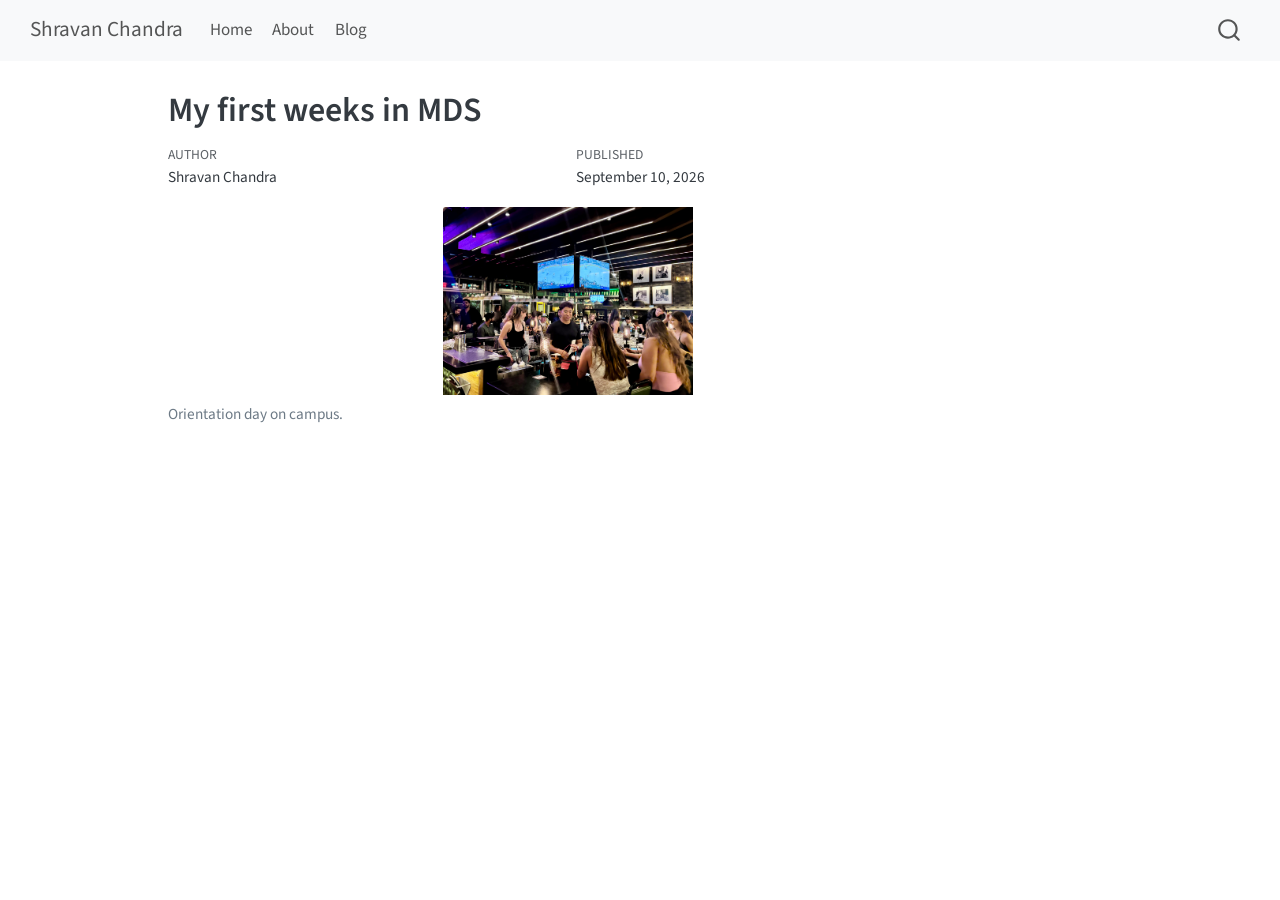
==== docs/posts/first-weeks/index.html @ efef3896 "step 7: render site" ====
<!DOCTYPE html>
<html xmlns="http://www.w3.org/1999/xhtml" lang="en" xml:lang="en"><head>

<meta charset="utf-8">
<meta name="generator" content="quarto-1.10.18">

<meta name="viewport" content="width=device-width, initial-scale=1.0, user-scalable=yes">

<meta name="author" content="Shravan Chandra">
<meta name="dcterms.date" content="2026-09-10">

<title>My first weeks in MDS – Shravan Chandra</title>
<style>
/* Default styles provided by pandoc.
** See https://pandoc.org/MANUAL.html#variables-for-html for config info.
*/
span.smallcaps{font-variant: small-caps;}
div.columns{display: flex; gap: 1.5em;}
div.column{flex: auto;}
@media screen {
div.columns{gap: min(4vw, 1.5em);}
div.column{overflow-x: auto;}
}
div.hanging-indent{margin-left: 1.5em; text-indent: -1.5em;}
ul.task-list{list-style: none;}
ul.task-list li input[type="checkbox"] {
  width: 0.8em;
  margin: 0 0.8em 0.2em -1em; /* quarto-specific, see https://github.com/quarto-dev/quarto-cli/issues/4556 */ 
  vertical-align: middle;
}
</style>


<script src="../../site_libs/quarto-nav/quarto-nav.js"></script>
<script src="../../site_libs/quarto-nav/headroom.min.js"></script>
<script src="../../site_libs/clipboard/clipboard.min.js"></script>
<script src="../../site_libs/quarto-search/autocomplete.umd.js"></script>
<script src="../../site_libs/quarto-search/fuse.min.js"></script>
<script src="../../site_libs/quarto-search/quarto-search.js"></script>
<meta name="quarto:offset" content="../../">
<script src="../../site_libs/quarto-html/quarto.js" type="module"></script>
<script src="../../site_libs/quarto-html/tabsets/tabsets.js" type="module"></script>
<script src="../../site_libs/quarto-html/popper.min.js"></script>
<script src="../../site_libs/quarto-html/tippy.umd.min.js"></script>
<script src="../../site_libs/quarto-html/anchor.min.js"></script>
<link href="../../site_libs/quarto-html/tippy.css" rel="stylesheet">
<link href="../../site_libs/quarto-html/quarto-syntax-highlighting-64a204ab8560d761af7679ceaba22944.css" rel="stylesheet" id="quarto-text-highlighting-styles">
<script src="../../site_libs/bootstrap/bootstrap.min.js"></script>
<link href="../../site_libs/bootstrap/bootstrap-icons.css" rel="stylesheet">
<link href="../../site_libs/bootstrap/bootstrap-445b8638c3d06994fee0907d791121c4.min.css" rel="stylesheet" append-hash="true" id="quarto-bootstrap" data-mode="light">
<script id="quarto-search-options" type="application/json">{
  "location": "navbar",
  "copy-button": false,
  "collapse-after": 3,
  "panel-placement": "end",
  "type": "overlay",
  "limit": 50,
  "keyboard-shortcut": [
    "f",
    "/",
    "s"
  ],
  "show-item-context": false,
  "language": {
    "search-no-results-text": "No results",
    "search-matching-documents-text": "matching documents",
    "search-copy-link-title": "Copy link to search",
    "search-hide-matches-text": "Hide additional matches",
    "search-more-match-text": "more match in this document",
    "search-more-matches-text": "more matches in this document",
    "search-clear-button-title": "Clear",
    "search-text-placeholder": "",
    "search-detached-cancel-button-title": "Cancel",
    "search-submit-button-title": "Submit",
    "search-label": "Search"
  }
}</script>


<link rel="stylesheet" href="../../styles.css">
</head>

<body class="nav-fixed quarto-light">

<div id="quarto-search-results"></div>
  <header id="quarto-header" class="headroom fixed-top">
    <nav class="navbar navbar-expand-lg " data-bs-theme="dark">
      <div class="navbar-container container-fluid">
      <div class="navbar-brand-container mx-auto">
    <a class="navbar-brand" href="../../index.html">
    <span class="navbar-title">Shravan Chandra</span>
    </a>
  </div>
            <div id="quarto-search" class="" title="Search"></div>
          <button class="navbar-toggler" type="button" data-bs-toggle="collapse" data-bs-target="#navbarCollapse" aria-controls="navbarCollapse" role="menu" aria-expanded="false" aria-label="Toggle navigation" onclick="if (window.quartoToggleHeadroom) { window.quartoToggleHeadroom(); }">
  <span class="navbar-toggler-icon"></span>
</button>
          <div class="collapse navbar-collapse" id="navbarCollapse">
            <ul class="navbar-nav navbar-nav-scroll me-auto">
  <li class="nav-item">
    <a class="nav-link" href="../../index.html"> 
<span class="menu-text">Home</span></a>
  </li>  
  <li class="nav-item">
    <a class="nav-link" href="../../about.html"> 
<span class="menu-text">About</span></a>
  </li>  
  <li class="nav-item">
    <a class="nav-link" href="../../blog.html"> 
<span class="menu-text">Blog</span></a>
  </li>  
</ul>
          </div> <!-- /navcollapse -->
            <div class="quarto-navbar-tools">
</div>
      </div> <!-- /container-fluid -->
    </nav>
</header>
<!-- content -->
<div id="quarto-content" class="quarto-container page-columns page-rows-contents page-layout-article page-navbar">
<!-- sidebar -->
<!-- margin-sidebar -->
    <div id="quarto-margin-sidebar" class="sidebar margin-sidebar zindex-bottom">
        
    </div>
<!-- main -->
<main class="content" id="quarto-document-content">

<header id="title-block-header" class="quarto-title-block default">
<div class="quarto-title">
<h1 class="title">My first weeks in MDS</h1>
</div>



<div class="quarto-title-meta">

    <div>
    <div class="quarto-title-meta-heading">Author</div>
    <div class="quarto-title-meta-contents">
             <p>Shravan Chandra </p>
          </div>
  </div>
    
    <div>
    <div class="quarto-title-meta-heading">Published</div>
    <div class="quarto-title-meta-contents">
      <p class="date">September 10, 2026</p>
    </div>
  </div>
  
    
  </div>
  


</header>


<div class="quarto-figure quarto-figure-center">
<figure class="figure">
<p><img src="orientation.jpeg" class="img-fluid figure-img" width="250"></p>
<figcaption>Orientation day on campus.</figcaption>
</figure>
</div>



</main> <!-- /main -->
<script id="quarto-html-after-body" type="application/javascript">
  window.document.addEventListener("DOMContentLoaded", function (event) {
    const icon = "";
    const anchorJS = new window.AnchorJS();
    anchorJS.options = {
      placement: 'right',
      icon: icon
    };
    anchorJS.add('.anchored');
    const isCodeAnnotation = (el) => {
      for (const clz of el.classList) {
        if (clz.startsWith('code-annotation-')) {                     
          return true;
        }
      }
      return false;
    }
    const onCopySuccess = function(e) {
      // button target
      const button = e.trigger;
      // don't keep focus
      button.blur();
      // flash "checked"
      button.classList.add('code-copy-button-checked');
      var currentTitle = button.getAttribute("title");
      button.setAttribute("title", "Copied!");
      let tooltip;
      if (window.bootstrap) {
        button.setAttribute("data-bs-toggle", "tooltip");
        button.setAttribute("data-bs-placement", "left");
        button.setAttribute("data-bs-title", "Copied!");
        tooltip = new bootstrap.Tooltip(button, 
          { trigger: "manual", 
            customClass: "code-copy-button-tooltip",
            offset: [0, -8]});
        tooltip.show();    
      }
      setTimeout(function() {
        if (tooltip) {
          tooltip.hide();
          button.removeAttribute("data-bs-title");
          button.removeAttribute("data-bs-toggle");
          button.removeAttribute("data-bs-placement");
        }
        button.setAttribute("title", currentTitle);
        button.classList.remove('code-copy-button-checked');
      }, 1000);
      // clear code selection
      e.clearSelection();
    }
    const getTextToCopy = function(trigger) {
      const outerScaffold = trigger.parentElement.cloneNode(true);
      const codeEl = outerScaffold.querySelector('code');
      for (const childEl of codeEl.children) {
        if (isCodeAnnotation(childEl)) {
          childEl.remove();
        }
      }
      return codeEl.innerText;
    }
    const clipboard = new window.ClipboardJS('.code-copy-button:not([data-in-quarto-modal])', {
      text: getTextToCopy
    });
    clipboard.on('success', onCopySuccess);
    if (window.document.getElementById('quarto-embedded-source-code-modal')) {
      const clipboardModal = new window.ClipboardJS('.code-copy-button[data-in-quarto-modal]', {
        text: getTextToCopy,
        container: window.document.getElementById('quarto-embedded-source-code-modal')
      });
      clipboardModal.on('success', onCopySuccess);
    }
      var localhostRegex = new RegExp(/^(?:http|https):\/\/localhost\:?[0-9]*\//);
      var mailtoRegex = new RegExp(/^mailto:/);
        var filterRegex = new RegExp('/' + window.location.host + '/');
      var isInternal = (href) => {
          return filterRegex.test(href) || localhostRegex.test(href) || mailtoRegex.test(href);
      }
      // Inspect non-navigation links and adorn them if external
     var links = window.document.querySelectorAll('a[href]:not(.nav-link):not(.navbar-brand):not(.toc-action):not(.sidebar-link):not(.sidebar-item-toggle):not(.pagination-link):not(.no-external):not([aria-hidden]):not(.dropdown-item):not(.quarto-navigation-tool):not(.about-link)');
      for (var i=0; i<links.length; i++) {
        const link = links[i];
        if (!isInternal(link.href)) {
          // undo the damage that might have been done by quarto-nav.js in the case of
          // links that we want to consider external
          if (link.dataset.originalHref !== undefined) {
            link.href = link.dataset.originalHref;
          }
        }
      }
    function tippyHover(el, contentFn, onTriggerFn, onUntriggerFn) {
      const config = {
        allowHTML: true,
        maxWidth: 500,
        delay: 100,
        arrow: false,
        appendTo: function(el) {
            return el.parentElement;
        },
        interactive: true,
        interactiveBorder: 10,
        theme: 'quarto',
        placement: 'bottom-start',
      };
      if (contentFn) {
        config.content = contentFn;
      }
      if (onTriggerFn) {
        config.onTrigger = onTriggerFn;
      }
      if (onUntriggerFn) {
        config.onUntrigger = onUntriggerFn;
      }
      window.tippy(el, config); 
    }
    const noterefs = window.document.querySelectorAll('a[role="doc-noteref"]');
    for (var i=0; i<noterefs.length; i++) {
      const ref = noterefs[i];
      tippyHover(ref, function() {
        // use id or data attribute instead here
        let href = ref.getAttribute('data-footnote-href') || ref.getAttribute('href');
        try { href = new URL(href).hash; } catch {}
        const id = href.replace(/^#\/?/, "");
        const note = window.document.getElementById(id);
        if (note) {
          return note.innerHTML;
        } else {
          return "";
        }
      });
    }
    const xrefs = window.document.querySelectorAll('a.quarto-xref');
    const processXRef = (id, note) => {
      // Strip column container classes
      const stripColumnClz = (el) => {
        el.classList.remove("page-full", "page-columns");
        if (el.children) {
          for (const child of el.children) {
            stripColumnClz(child);
          }
        }
      }
      stripColumnClz(note)
      if (id === null || id.startsWith('sec-')) {
        // Special case sections, only their first couple elements
        const container = document.createElement("div");
        if (note.children && note.children.length > 2) {
          container.appendChild(note.children[0].cloneNode(true));
          for (let i = 1; i < note.children.length; i++) {
            const child = note.children[i];
            if (child.tagName === "P" && child.innerText === "") {
              continue;
            } else {
              container.appendChild(child.cloneNode(true));
              break;
            }
          }
          if (window.Quarto?.typesetMath) {
            window.Quarto.typesetMath(container);
          }
          return container.innerHTML
        } else {
          if (window.Quarto?.typesetMath) {
            window.Quarto.typesetMath(note);
          }
          return note.innerHTML;
        }
      } else {
        // Remove any anchor links if they are present
        const anchorLink = note.querySelector('a.anchorjs-link');
        if (anchorLink) {
          anchorLink.remove();
        }
        if (window.Quarto?.typesetMath) {
          window.Quarto.typesetMath(note);
        }
        if (note.classList.contains("callout")) {
          return note.outerHTML;
        } else {
          return note.innerHTML;
        }
      }
    }
    for (var i=0; i<xrefs.length; i++) {
      const xref = xrefs[i];
      tippyHover(xref, undefined, function(instance) {
        instance.disable();
        let url = xref.getAttribute('href');
        let hash = undefined; 
        if (url.startsWith('#')) {
          hash = url;
        } else {
          try { hash = new URL(url).hash; } catch {}
        }
        if (hash) {
          const id = hash.replace(/^#\/?/, "");
          const note = window.document.getElementById(id);
          if (note !== null) {
            try {
              const html = processXRef(id, note.cloneNode(true));
              instance.setContent(html);
            } finally {
              instance.enable();
              instance.show();
            }
          } else {
            // See if we can fetch this
            fetch(url.split('#')[0])
            .then(res => res.text())
            .then(html => {
              const parser = new DOMParser();
              const htmlDoc = parser.parseFromString(html, "text/html");
              const note = htmlDoc.getElementById(id);
              if (note !== null) {
                const html = processXRef(id, note);
                instance.setContent(html);
              } 
            }).finally(() => {
              instance.enable();
              instance.show();
            });
          }
        } else {
          // See if we can fetch a full url (with no hash to target)
          // This is a special case and we should probably do some content thinning / targeting
          fetch(url)
          .then(res => res.text())
          .then(html => {
            const parser = new DOMParser();
            const htmlDoc = parser.parseFromString(html, "text/html");
            const note = htmlDoc.querySelector('main.content');
            if (note !== null) {
              // This should only happen for chapter cross references
              // (since there is no id in the URL)
              // remove the first header
              if (note.children.length > 0 && note.children[0].tagName === "HEADER") {
                note.children[0].remove();
              }
              const html = processXRef(null, note);
              instance.setContent(html);
            } 
          }).finally(() => {
            instance.enable();
            instance.show();
          });
        }
      }, function(instance) {
      });
    }
        let selectedAnnoteEl;
        const selectorForAnnotation = ( cell, annotation) => {
          let cellAttr = 'data-code-cell="' + cell + '"';
          let lineAttr = 'data-code-annotation="' +  annotation + '"';
          const selector = 'span[' + cellAttr + '][' + lineAttr + ']';
          return selector;
        }
        const selectCodeLines = (annoteEl) => {
          const doc = window.document;
          const targetCell = annoteEl.getAttribute("data-target-cell");
          const targetAnnotation = annoteEl.getAttribute("data-target-annotation");
          const annoteSpan = window.document.querySelector(selectorForAnnotation(targetCell, targetAnnotation));
          const lines = annoteSpan.getAttribute("data-code-lines").split(",");
          const lineIds = lines.map((line) => {
            return targetCell + "-" + line;
          })
          let top = null;
          let height = null;
          let parent = null;
          if (lineIds.length > 0) {
              //compute the position of the single el (top and bottom and make a div)
              const el = window.document.getElementById(lineIds[0]);
              top = el.offsetTop;
              height = el.offsetHeight;
              parent = el.parentElement.parentElement;
            if (lineIds.length > 1) {
              const lastEl = window.document.getElementById(lineIds[lineIds.length - 1]);
              const bottom = lastEl.offsetTop + lastEl.offsetHeight;
              height = bottom - top;
            }
            if (top !== null && height !== null && parent !== null) {
              // cook up a div (if necessary) and position it 
              let div = window.document.getElementById("code-annotation-line-highlight");
              if (div === null) {
                div = window.document.createElement("div");
                div.setAttribute("id", "code-annotation-line-highlight");
                div.style.position = 'absolute';
                parent.appendChild(div);
              }
              div.style.top = top - 2 + "px";
              div.style.height = height + 4 + "px";
              div.style.left = 0;
              let gutterDiv = window.document.getElementById("code-annotation-line-highlight-gutter");
              if (gutterDiv === null) {
                gutterDiv = window.document.createElement("div");
                gutterDiv.setAttribute("id", "code-annotation-line-highlight-gutter");
                gutterDiv.style.position = 'absolute';
                const codeCell = window.document.getElementById(targetCell);
                const gutter = codeCell.querySelector('.code-annotation-gutter');
                gutter.appendChild(gutterDiv);
              }
              gutterDiv.style.top = top - 2 + "px";
              gutterDiv.style.height = height + 4 + "px";
            }
            selectedAnnoteEl = annoteEl;
          }
        };
        const unselectCodeLines = () => {
          const elementsIds = ["code-annotation-line-highlight", "code-annotation-line-highlight-gutter"];
          elementsIds.forEach((elId) => {
            const div = window.document.getElementById(elId);
            if (div) {
              div.remove();
            }
          });
          selectedAnnoteEl = undefined;
        };
          // Handle positioning of the toggle
      window.addEventListener(
        "resize",
        throttle(() => {
          elRect = undefined;
          if (selectedAnnoteEl) {
            selectCodeLines(selectedAnnoteEl);
          }
        }, 10)
      );
      function throttle(fn, ms) {
      let throttle = false;
      let timer;
        return (...args) => {
          if(!throttle) { // first call gets through
              fn.apply(this, args);
              throttle = true;
          } else { // all the others get throttled
              if(timer) clearTimeout(timer); // cancel #2
              timer = setTimeout(() => {
                fn.apply(this, args);
                timer = throttle = false;
              }, ms);
          }
        };
      }
        // Attach click handler to the DT
        const annoteDls = window.document.querySelectorAll('dt[data-target-cell]');
        for (const annoteDlNode of annoteDls) {
          annoteDlNode.addEventListener('click', (event) => {
            const clickedEl = event.target;
            if (clickedEl !== selectedAnnoteEl) {
              unselectCodeLines();
              const activeEl = window.document.querySelector('dt[data-target-cell].code-annotation-active');
              if (activeEl) {
                activeEl.classList.remove('code-annotation-active');
              }
              selectCodeLines(clickedEl);
              clickedEl.classList.add('code-annotation-active');
            } else {
              // Unselect the line
              unselectCodeLines();
              clickedEl.classList.remove('code-annotation-active');
            }
          });
        }
    const findCites = (el) => {
      const parentEl = el.parentElement;
      if (parentEl) {
        const cites = parentEl.dataset.cites;
        if (cites) {
          return {
            el,
            cites: cites.split(' ')
          };
        } else {
          return findCites(el.parentElement)
        }
      } else {
        return undefined;
      }
    };
    var bibliorefs = window.document.querySelectorAll('a[role="doc-biblioref"]');
    for (var i=0; i<bibliorefs.length; i++) {
      const ref = bibliorefs[i];
      const citeInfo = findCites(ref);
      if (citeInfo) {
        tippyHover(citeInfo.el, function() {
          var popup = window.document.createElement('div');
          citeInfo.cites.forEach(function(cite) {
            var citeDiv = window.document.createElement('div');
            citeDiv.classList.add('hanging-indent');
            citeDiv.classList.add('csl-entry');
            var biblioDiv = window.document.getElementById('ref-' + cite);
            if (biblioDiv) {
              citeDiv.innerHTML = biblioDiv.innerHTML;
            }
            popup.appendChild(citeDiv);
          });
          return popup.innerHTML;
        });
      }
    }
  });
  </script>
</div> <!-- /content -->




</body></html>
---- docs/site_libs/quarto-html/tippy.css ----
.tippy-box[data-animation=fade][data-state=hidden]{opacity:0}[data-tippy-root]{max-width:calc(100vw - 10px)}.tippy-box{position:relative;background-color:#333;color:#fff;border-radius:4px;font-size:14px;line-height:1.4;white-space:normal;outline:0;transition-property:transform,visibility,opacity}.tippy-box[data-placement^=top]>.tippy-arrow{bottom:0}.tippy-box[data-placement^=top]>.tippy-arrow:before{bottom:-7px;left:0;border-width:8px 8px 0;border-top-color:initial;transform-origin:center top}.tippy-box[data-placement^=bottom]>.tippy-arrow{top:0}.tippy-box[data-placement^=bottom]>.tippy-arrow:before{top:-7px;left:0;border-width:0 8px 8px;border-bottom-color:initial;transform-origin:center bottom}.tippy-box[data-placement^=left]>.tippy-arrow{right:0}.tippy-box[data-placement^=left]>.tippy-arrow:before{border-width:8px 0 8px 8px;border-left-color:initial;right:-7px;transform-origin:center left}.tippy-box[data-placement^=right]>.tippy-arrow{left:0}.tippy-box[data-placement^=right]>.tippy-arrow:before{left:-7px;border-width:8px 8px 8px 0;border-right-color:initial;transform-origin:center right}.tippy-box[data-inertia][data-state=visible]{transition-timing-function:cubic-bezier(.54,1.5,.38,1.11)}.tippy-arrow{width:16px;height:16px;color:#333}.tippy-arrow:before{content:"";position:absolute;border-color:transparent;border-style:solid}.tippy-content{position:relative;padding:5px 9px;z-index:1}
---- docs/site_libs/quarto-html/quarto-syntax-highlighting-64a204ab8560d761af7679ceaba22944.css ----
/* quarto syntax highlight colors */
:root {
  --quarto-hl-ot-color: #003B4F;
  --quarto-hl-at-color: #657422;
  --quarto-hl-ss-color: #20794D;
  --quarto-hl-an-color: #5E5E5E;
  --quarto-hl-fu-color: #4758AB;
  --quarto-hl-st-color: #20794D;
  --quarto-hl-cf-color: #003B4F;
  --quarto-hl-op-color: #5E5E5E;
  --quarto-hl-er-color: #AD0000;
  --quarto-hl-bn-color: #AD0000;
  --quarto-hl-al-color: #AD0000;
  --quarto-hl-va-color: #111111;
  --quarto-hl-bu-color: inherit;
  --quarto-hl-ex-color: inherit;
  --quarto-hl-pp-color: #AD0000;
  --quarto-hl-in-color: #5E5E5E;
  --quarto-hl-vs-color: #20794D;
  --quarto-hl-wa-color: #5E5E5E;
  --quarto-hl-do-color: #5E5E5E;
  --quarto-hl-im-color: #00769E;
  --quarto-hl-ch-color: #20794D;
  --quarto-hl-dt-color: #AD0000;
  --quarto-hl-fl-color: #AD0000;
  --quarto-hl-co-color: #5E5E5E;
  --quarto-hl-cv-color: #5E5E5E;
  --quarto-hl-cn-color: #8f5902;
  --quarto-hl-sc-color: #5E5E5E;
  --quarto-hl-dv-color: #AD0000;
  --quarto-hl-kw-color: #003B4F;
}

/* other quarto variables */
:root {
  --quarto-font-monospace: SFMono-Regular, Menlo, Monaco, Consolas, "Liberation Mono", "Courier New", monospace;
}

/* syntax highlight based on Pandoc's rules */
pre > code.sourceCode > span {
  color: #003B4F;
}

code.sourceCode > span {
  color: #003B4F;
}

div.sourceCode,
div.sourceCode pre.sourceCode {
  color: #003B4F;
}

/* Normal */
code span {
  color: #003B4F;
}

/* Alert */
code span.al {
  color: #AD0000;
  font-style: inherit;
}

/* Annotation */
code span.an {
  color: #5E5E5E;
  font-style: inherit;
}

/* Attribute */
code span.at {
  color: #657422;
  font-style: inherit;
}

/* BaseN */
code span.bn {
  color: #AD0000;
  font-style: inherit;
}

/* BuiltIn */
code span.bu {
  font-style: inherit;
}

/* ControlFlow */
code span.cf {
  color: #003B4F;
  font-weight: bold;
  font-style: inherit;
}

/* Char */
code span.ch {
  color: #20794D;
  font-style: inherit;
}

/* Constant */
code span.cn {
  color: #8f5902;
  font-style: inherit;
}

/* Comment */
code span.co {
  color: #5E5E5E;
  font-style: inherit;
}

/* CommentVar */
code span.cv {
  color: #5E5E5E;
  font-style: italic;
}

/* Documentation */
code span.do {
  color: #5E5E5E;
  font-style: italic;
}

/* DataType */
code span.dt {
  color: #AD0000;
  font-style: inherit;
}

/* DecVal */
code span.dv {
  color: #AD0000;
  font-style: inherit;
}

/* Error */
code span.er {
  color: #AD0000;
  font-style: inherit;
}

/* Extension */
code span.ex {
  font-style: inherit;
}

/* Float */
code span.fl {
  color: #AD0000;
  font-style: inherit;
}

/* Function */
code span.fu {
  color: #4758AB;
  font-style: inherit;
}

/* Import */
code span.im {
  color: #00769E;
  font-style: inherit;
}

/* Information */
code span.in {
  color: #5E5E5E;
  font-style: inherit;
}

/* Keyword */
code span.kw {
  color: #003B4F;
  font-weight: bold;
  font-style: inherit;
}

/* Operator */
code span.op {
  color: #5E5E5E;
  font-style: inherit;
}

/* Other */
code span.ot {
  color: #003B4F;
  font-style: inherit;
}

/* Preprocessor */
code span.pp {
  color: #AD0000;
  font-style: inherit;
}

/* SpecialChar */
code span.sc {
  color: #5E5E5E;
  font-style: inherit;
}

/* SpecialString */
code span.ss {
  color: #20794D;
  font-style: inherit;
}

/* String */
code span.st {
  color: #20794D;
  font-style: inherit;
}

/* Variable */
code span.va {
  color: #111111;
  font-style: inherit;
}

/* VerbatimString */
code span.vs {
  color: #20794D;
  font-style: inherit;
}

/* Warning */
code span.wa {
  color: #5E5E5E;
  font-style: italic;
}

.prevent-inlining {
  content: "</";
}

/*# sourceMappingURL=9d8d5bb603a83b8298b89080a598c93b.css.map */
---- docs/styles.css ----
/* css styles */
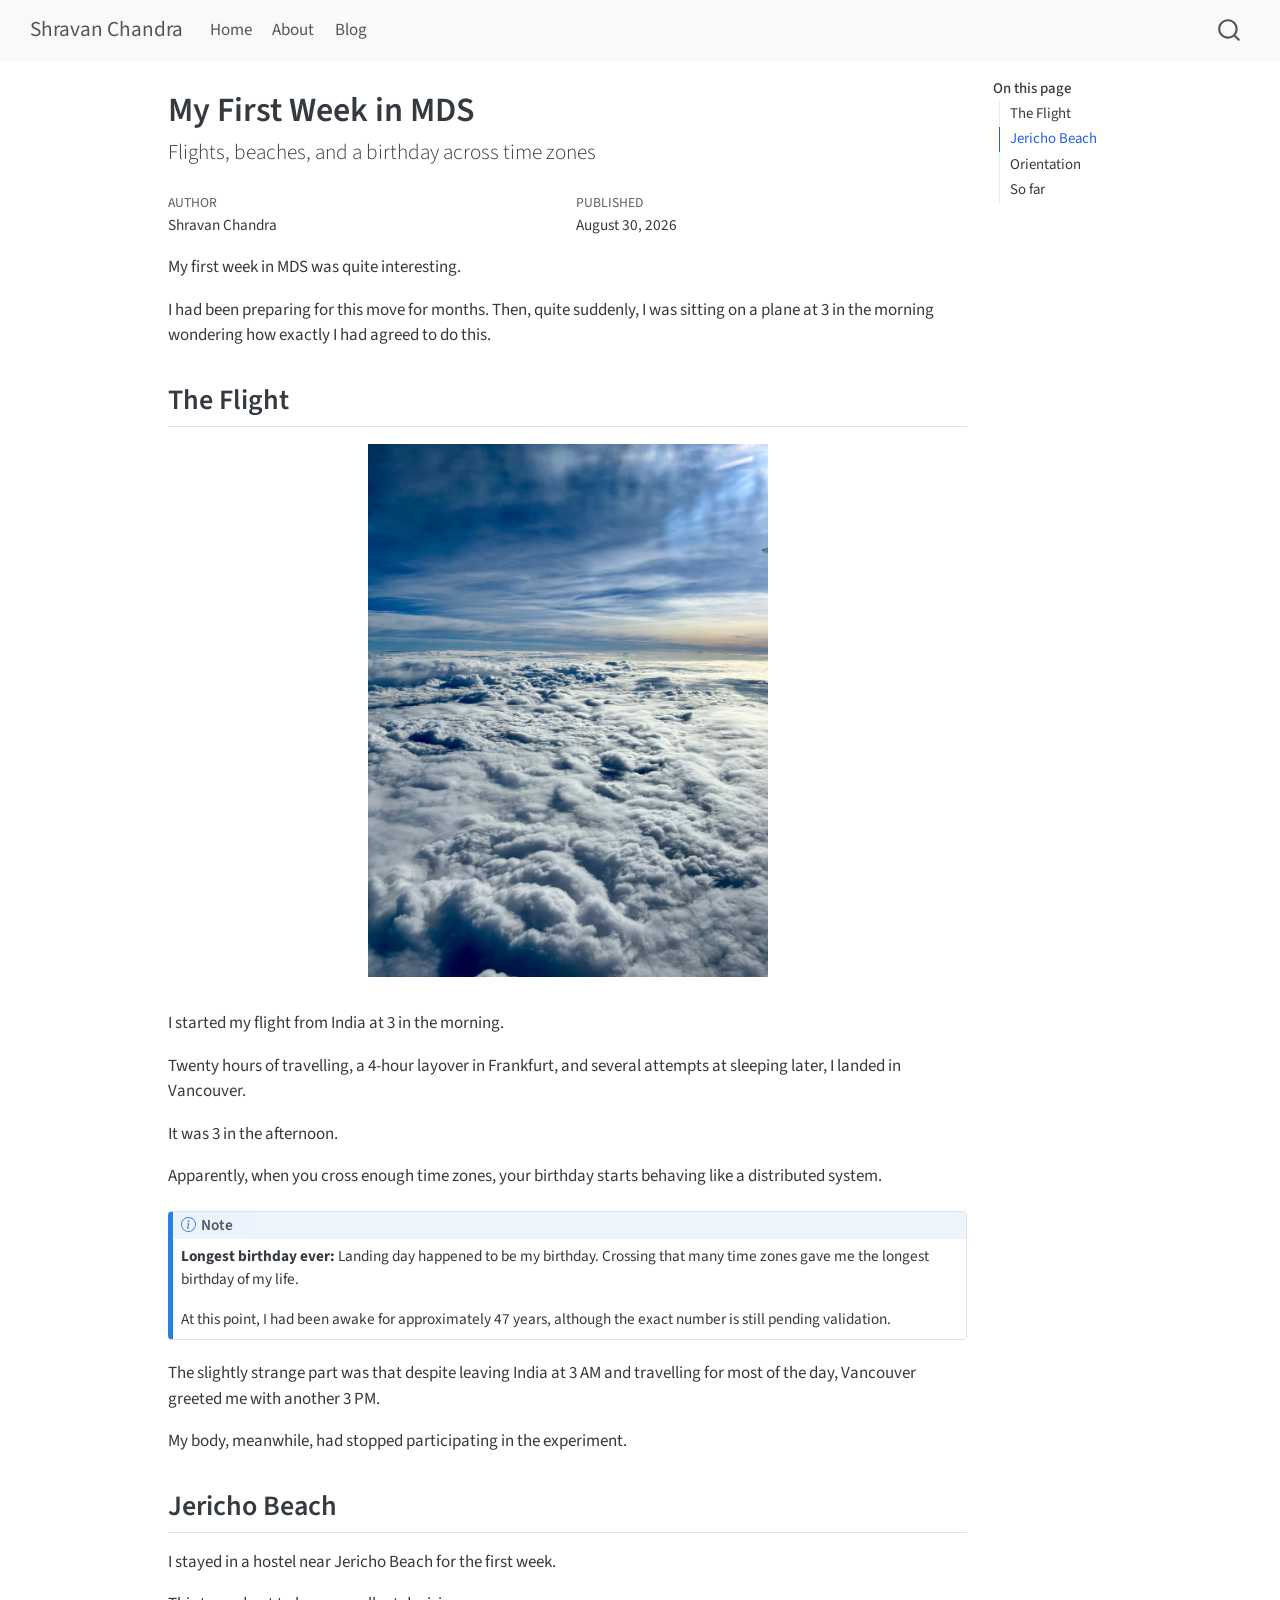
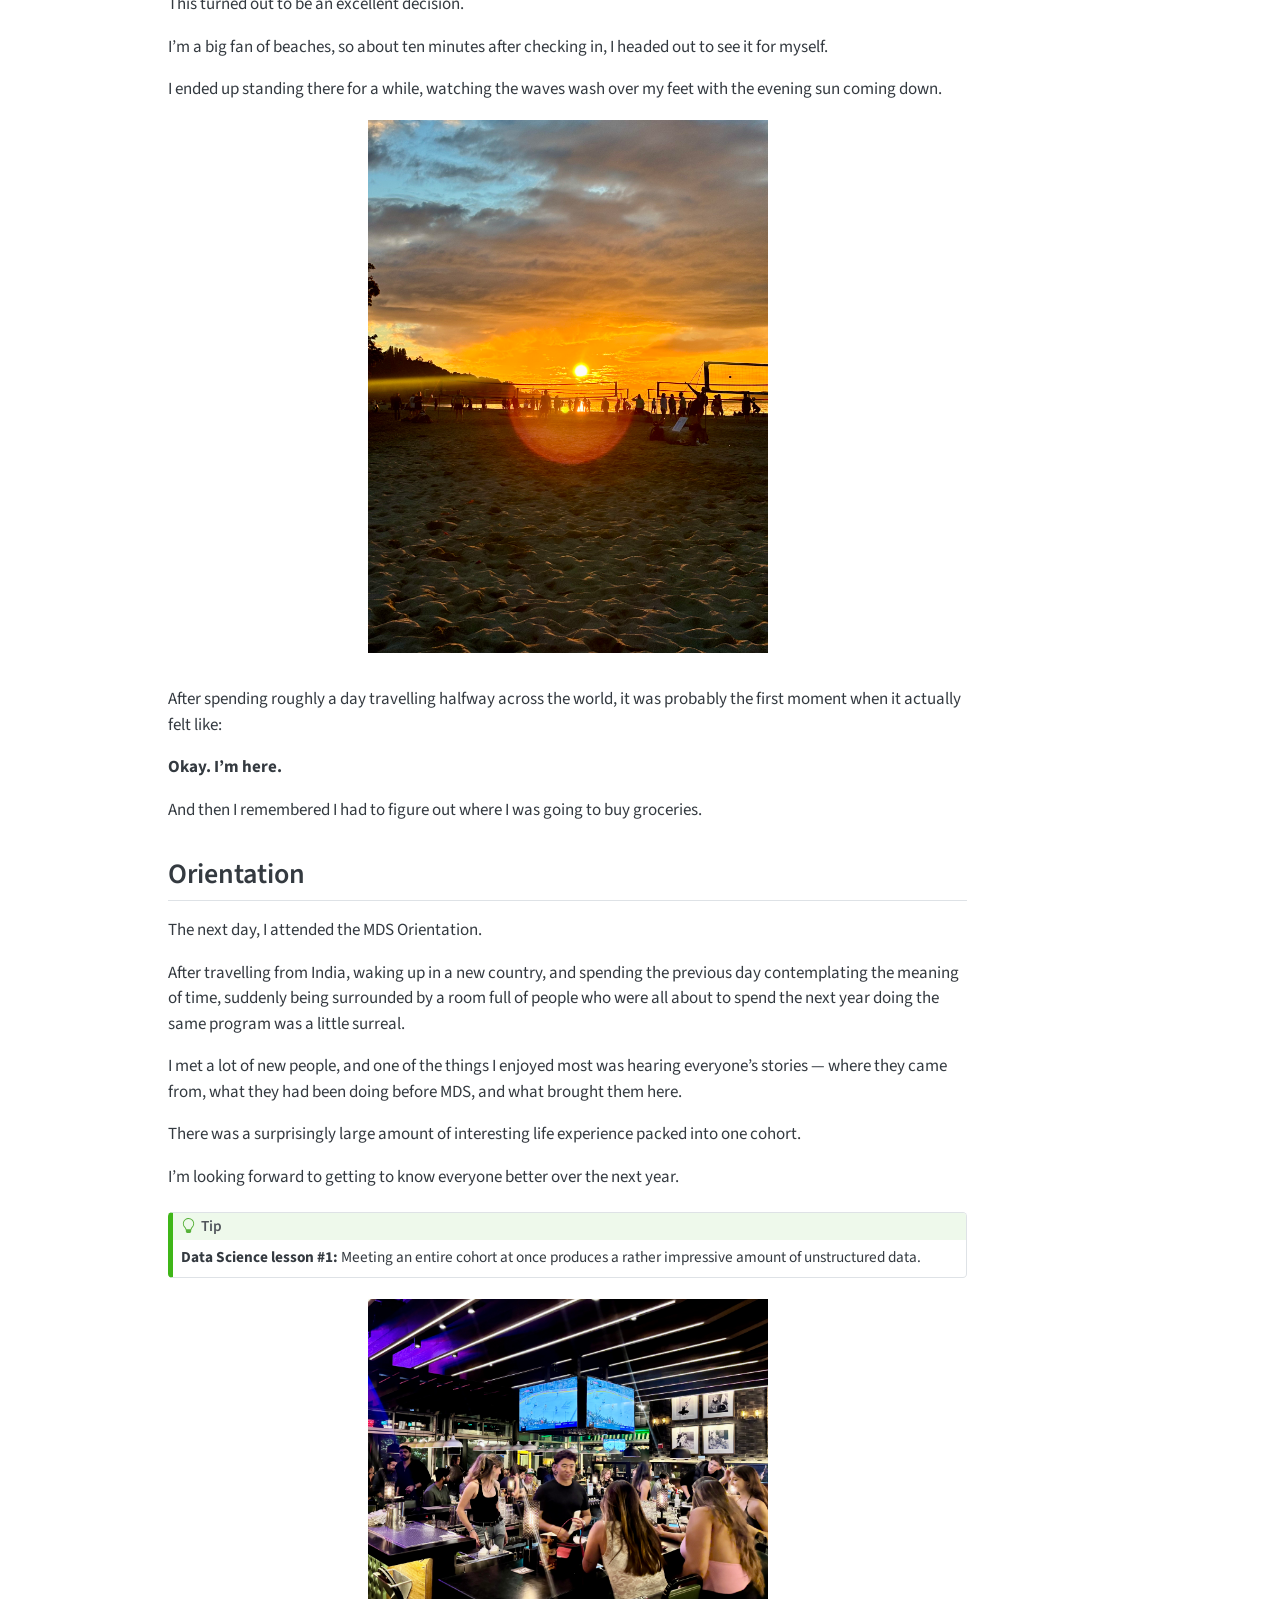
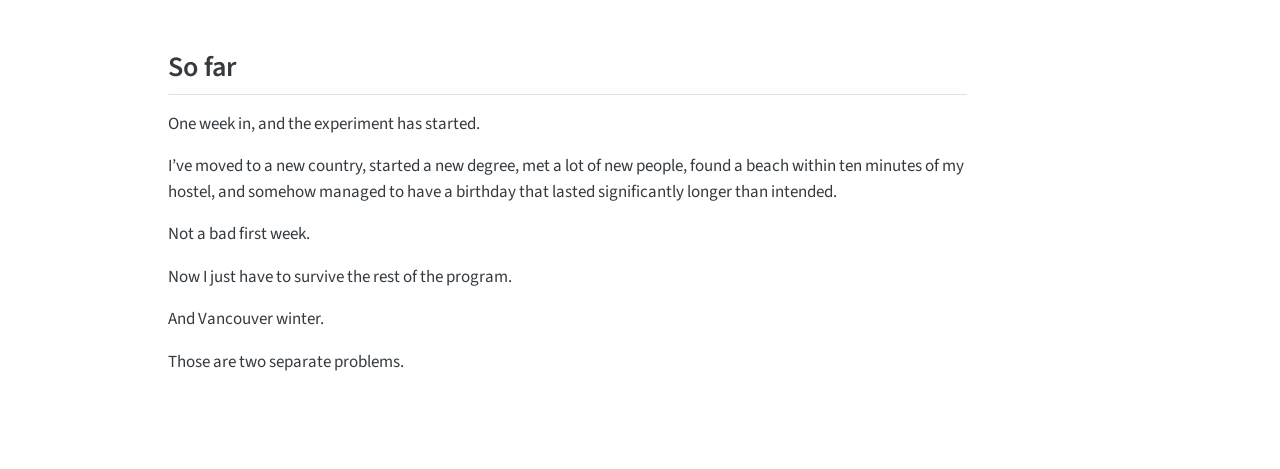
==== commit eac9d354: "feature: add more photo" ====
--- a/docs/posts/first-weeks/index.html
+++ b/docs/posts/first-weeks/index.html
@@ -7,9 +7,9 @@
 <meta name="viewport" content="width=device-width, initial-scale=1.0, user-scalable=yes">
 
 <meta name="author" content="Shravan Chandra">
-<meta name="dcterms.date" content="2026-09-10">
-
-<title>My first weeks in MDS – Shravan Chandra</title>
+<meta name="dcterms.date" content="2026-08-30">
+
+<title>My First Week in MDS – Shravan Chandra</title>
 <style>
 /* Default styles provided by pandoc.
 ** See https://pandoc.org/MANUAL.html#variables-for-html for config info.
@@ -120,15 +120,25 @@
 <div id="quarto-content" class="quarto-container page-columns page-rows-contents page-layout-article page-navbar">
 <!-- sidebar -->
 <!-- margin-sidebar -->
-    <div id="quarto-margin-sidebar" class="sidebar margin-sidebar zindex-bottom">
-        
+    <div id="quarto-margin-sidebar" class="sidebar margin-sidebar">
+        <nav id="TOC" role="doc-toc" class="toc-active">
+    <h2 id="toc-title">On this page</h2>
+   
+  <ul>
+  <li><a href="#the-flight" id="toc-the-flight" class="nav-link active" data-scroll-target="#the-flight">The Flight</a></li>
+  <li><a href="#jericho-beach" id="toc-jericho-beach" class="nav-link" data-scroll-target="#jericho-beach">Jericho Beach</a></li>
+  <li><a href="#orientation" id="toc-orientation" class="nav-link" data-scroll-target="#orientation">Orientation</a></li>
+  <li><a href="#so-far" id="toc-so-far" class="nav-link" data-scroll-target="#so-far">So far</a></li>
+  </ul>
+</nav>
     </div>
 <!-- main -->
 <main class="content" id="quarto-document-content">
 
 <header id="title-block-header" class="quarto-title-block default">
 <div class="quarto-title">
-<h1 class="title">My first weeks in MDS</h1>
+<h1 class="title">My First Week in MDS</h1>
+<p class="subtitle lead">Flights, beaches, and a birthday across time zones</p>
 </div>
 
 
@@ -145,7 +155,7 @@
     <div>
     <div class="quarto-title-meta-heading">Published</div>
     <div class="quarto-title-meta-contents">
-      <p class="date">September 10, 2026</p>
+      <p class="date">August 30, 2026</p>
     </div>
   </div>
   
@@ -157,14 +167,88 @@
 </header>
 
 
+<p>My first week in MDS was quite interesting.</p>
+<p>I had been preparing for this move for months. Then, quite suddenly, I was sitting on a plane at 3 in the morning wondering how exactly I had agreed to do this.</p>
+<section id="the-flight" class="level2">
+<h2 class="anchored" data-anchor-id="the-flight">The Flight</h2>
 <div class="quarto-figure quarto-figure-center">
 <figure class="figure">
-<p><img src="orientation.jpeg" class="img-fluid figure-img" width="250"></p>
-<figcaption>Orientation day on campus.</figcaption>
+<p><img src="media/flight.jpeg" class="img-fluid quarto-figure quarto-figure-center figure-img" width="400"></p>
 </figure>
 </div>
-
-
+<p>I started my flight from India at 3 in the morning.</p>
+<p>Twenty hours of travelling, a 4-hour layover in Frankfurt, and several attempts at sleeping later, I landed in Vancouver.</p>
+<p>It was 3 in the afternoon.</p>
+<p>Apparently, when you cross enough time zones, your birthday starts behaving like a distributed system.</p>
+<div class="callout callout-style-default callout-note callout-titled">
+<div class="callout-header d-flex align-content-center">
+<div class="callout-icon-container">
+<i class="callout-icon"></i>
+</div>
+<div class="callout-title-container flex-fill">
+Note
+</div>
+</div>
+<div class="callout-body-container callout-body">
+<p><strong>Longest birthday ever:</strong> Landing day happened to be my birthday. Crossing that many time zones gave me the longest birthday of my life.</p>
+<p>At this point, I had been awake for approximately 47 years, although the exact number is still pending validation.</p>
+</div>
+</div>
+<p>The slightly strange part was that despite leaving India at 3 AM and travelling for most of the day, Vancouver greeted me with another 3 PM.</p>
+<p>My body, meanwhile, had stopped participating in the experiment.</p>
+</section>
+<section id="jericho-beach" class="level2">
+<h2 class="anchored" data-anchor-id="jericho-beach">Jericho Beach</h2>
+<p>I stayed in a hostel near Jericho Beach for the first week.</p>
+<p>This turned out to be an excellent decision.</p>
+<p>I’m a big fan of beaches, so about ten minutes after checking in, I headed out to see it for myself.</p>
+<p>I ended up standing there for a while, watching the waves wash over my feet with the evening sun coming down.</p>
+<div class="quarto-figure quarto-figure-center">
+<figure class="figure">
+<p><img src="media/beach.jpeg" class="img-fluid quarto-figure quarto-figure-center figure-img" width="400"></p>
+</figure>
+</div>
+<p>After spending roughly a day travelling halfway across the world, it was probably the first moment when it actually felt like:</p>
+<p><strong>Okay. I’m here.</strong></p>
+<p>And then I remembered I had to figure out where I was going to buy groceries.</p>
+</section>
+<section id="orientation" class="level2">
+<h2 class="anchored" data-anchor-id="orientation">Orientation</h2>
+<p>The next day, I attended the MDS Orientation.</p>
+<p>After travelling from India, waking up in a new country, and spending the previous day contemplating the meaning of time, suddenly being surrounded by a room full of people who were all about to spend the next year doing the same program was a little surreal.</p>
+<p>I met a lot of new people, and one of the things I enjoyed most was hearing everyone’s stories — where they came from, what they had been doing before MDS, and what brought them here.</p>
+<p>There was a surprisingly large amount of interesting life experience packed into one cohort.</p>
+<p>I’m looking forward to getting to know everyone better over the next year.</p>
+<div class="callout callout-style-default callout-tip callout-titled">
+<div class="callout-header d-flex align-content-center">
+<div class="callout-icon-container">
+<i class="callout-icon"></i>
+</div>
+<div class="callout-title-container flex-fill">
+Tip
+</div>
+</div>
+<div class="callout-body-container callout-body">
+<p><strong>Data Science lesson #1:</strong> Meeting an entire cohort at once produces a rather impressive amount of unstructured data.</p>
+</div>
+</div>
+<div class="quarto-figure quarto-figure-center">
+<figure class="figure">
+<p><img src="media/orientation.jpeg" class="img-fluid quarto-figure quarto-figure-center figure-img" width="400"></p>
+</figure>
+</div>
+</section>
+<section id="so-far" class="level2">
+<h2 class="anchored" data-anchor-id="so-far">So far</h2>
+<p>One week in, and the experiment has started.</p>
+<p>I’ve moved to a new country, started a new degree, met a lot of new people, found a beach within ten minutes of my hostel, and somehow managed to have a birthday that lasted significantly longer than intended.</p>
+<p>Not a bad first week.</p>
+<p>Now I just have to survive the rest of the program.</p>
+<p>And Vancouver winter.</p>
+<p>Those are two separate problems.</p>
+
+
+</section>
 
 </main> <!-- /main -->
 <script id="quarto-html-after-body" type="application/javascript">
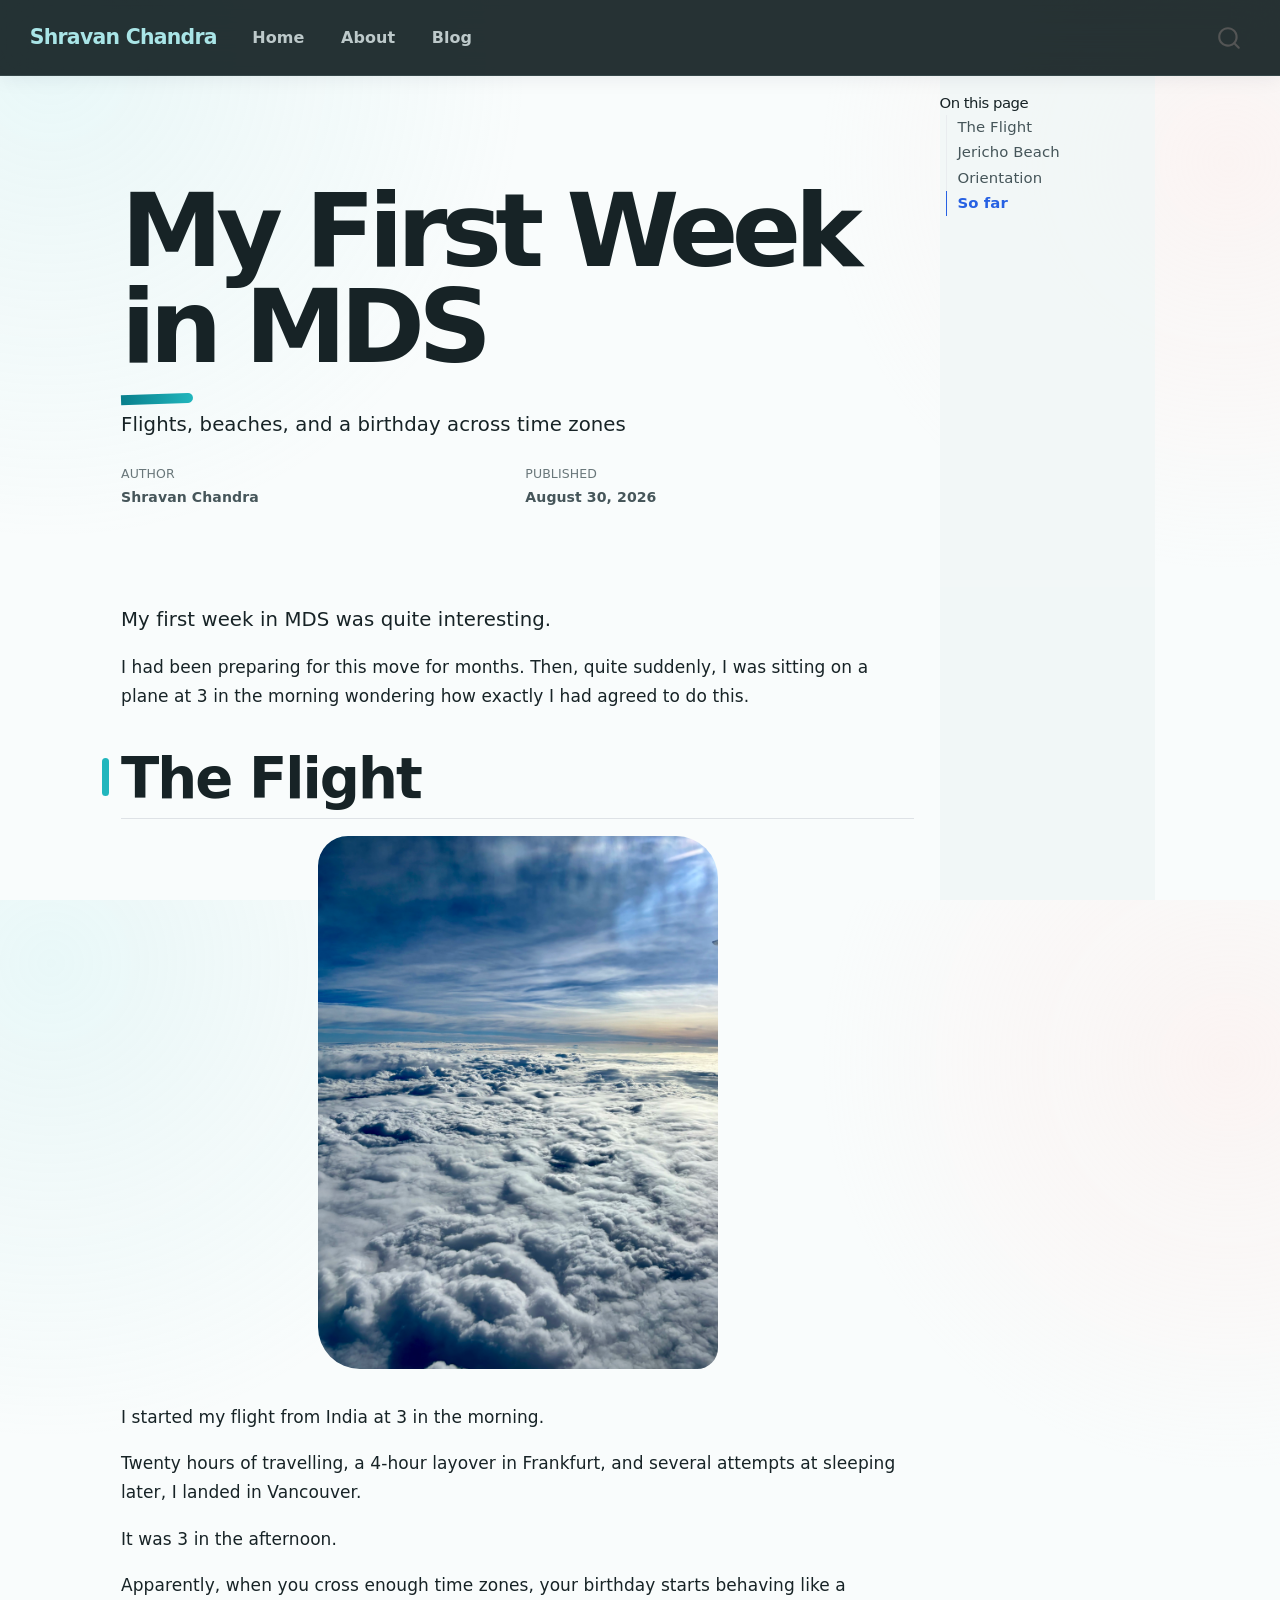
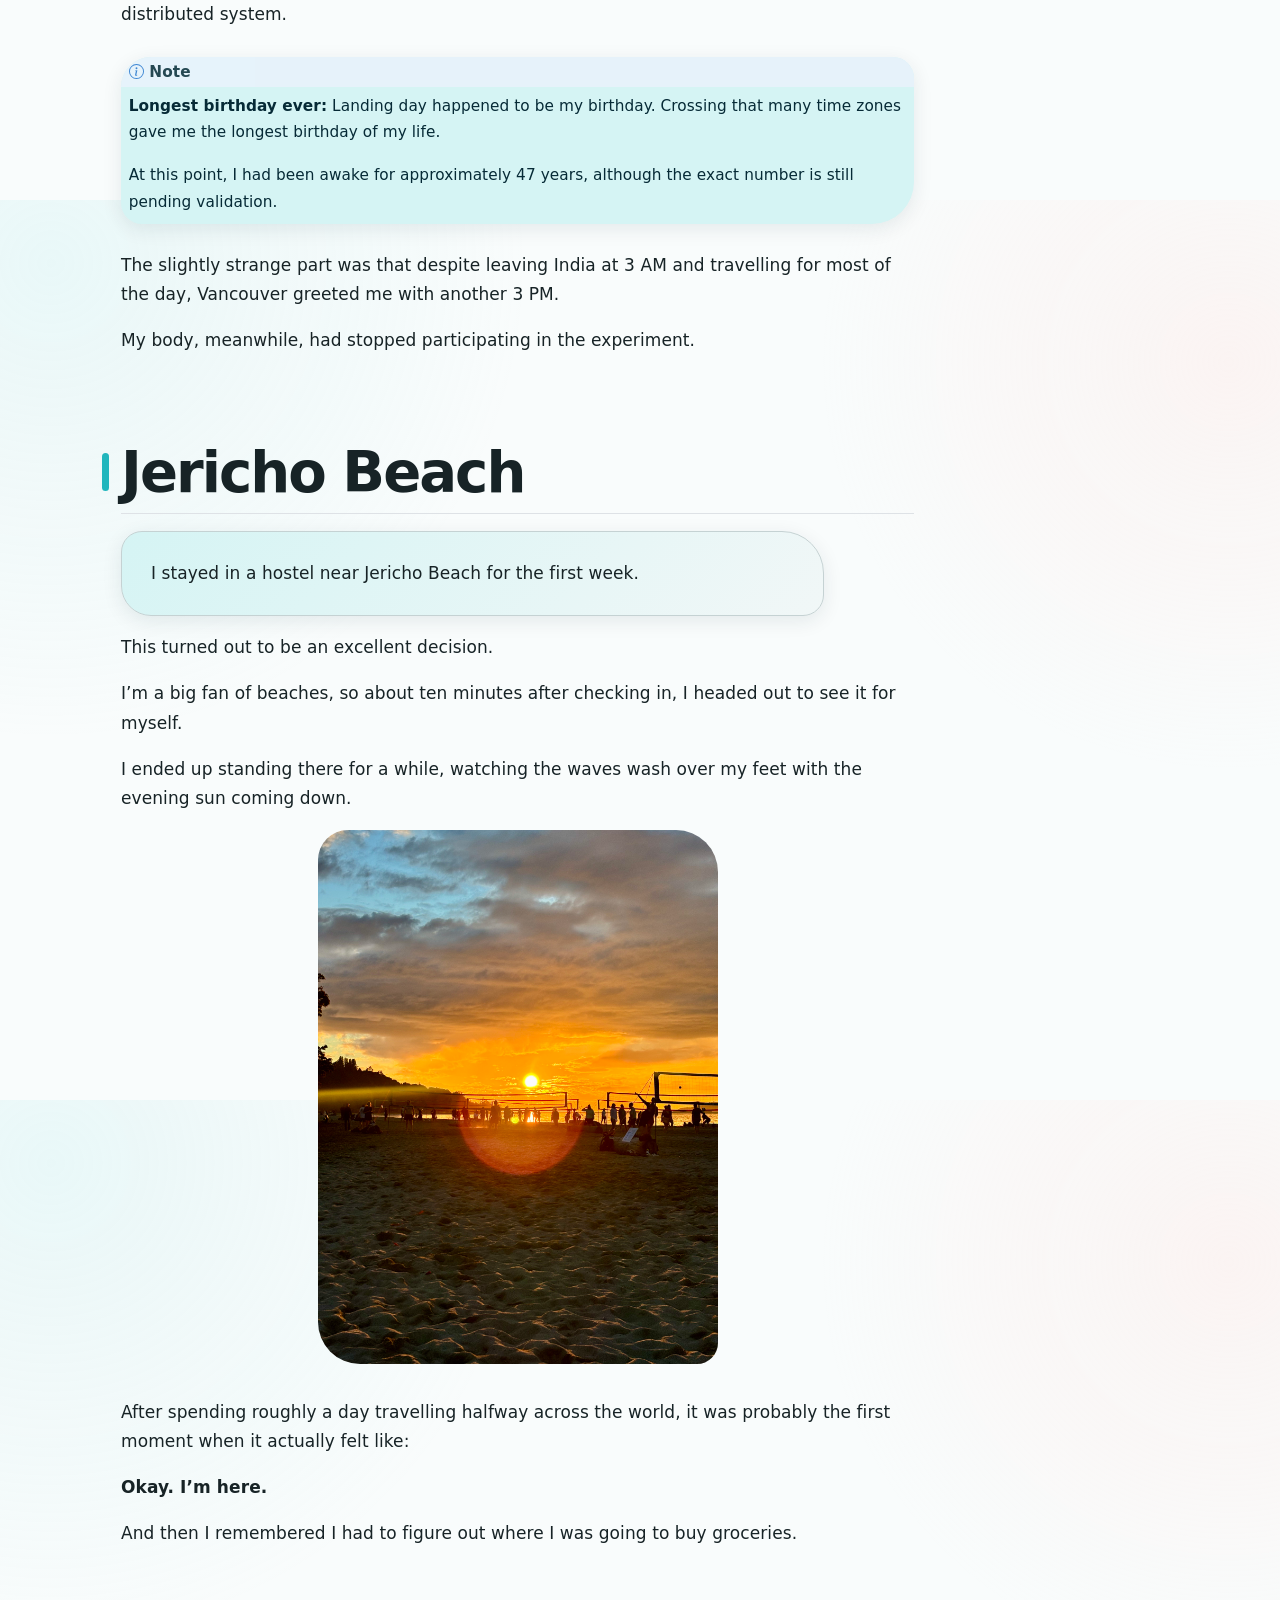
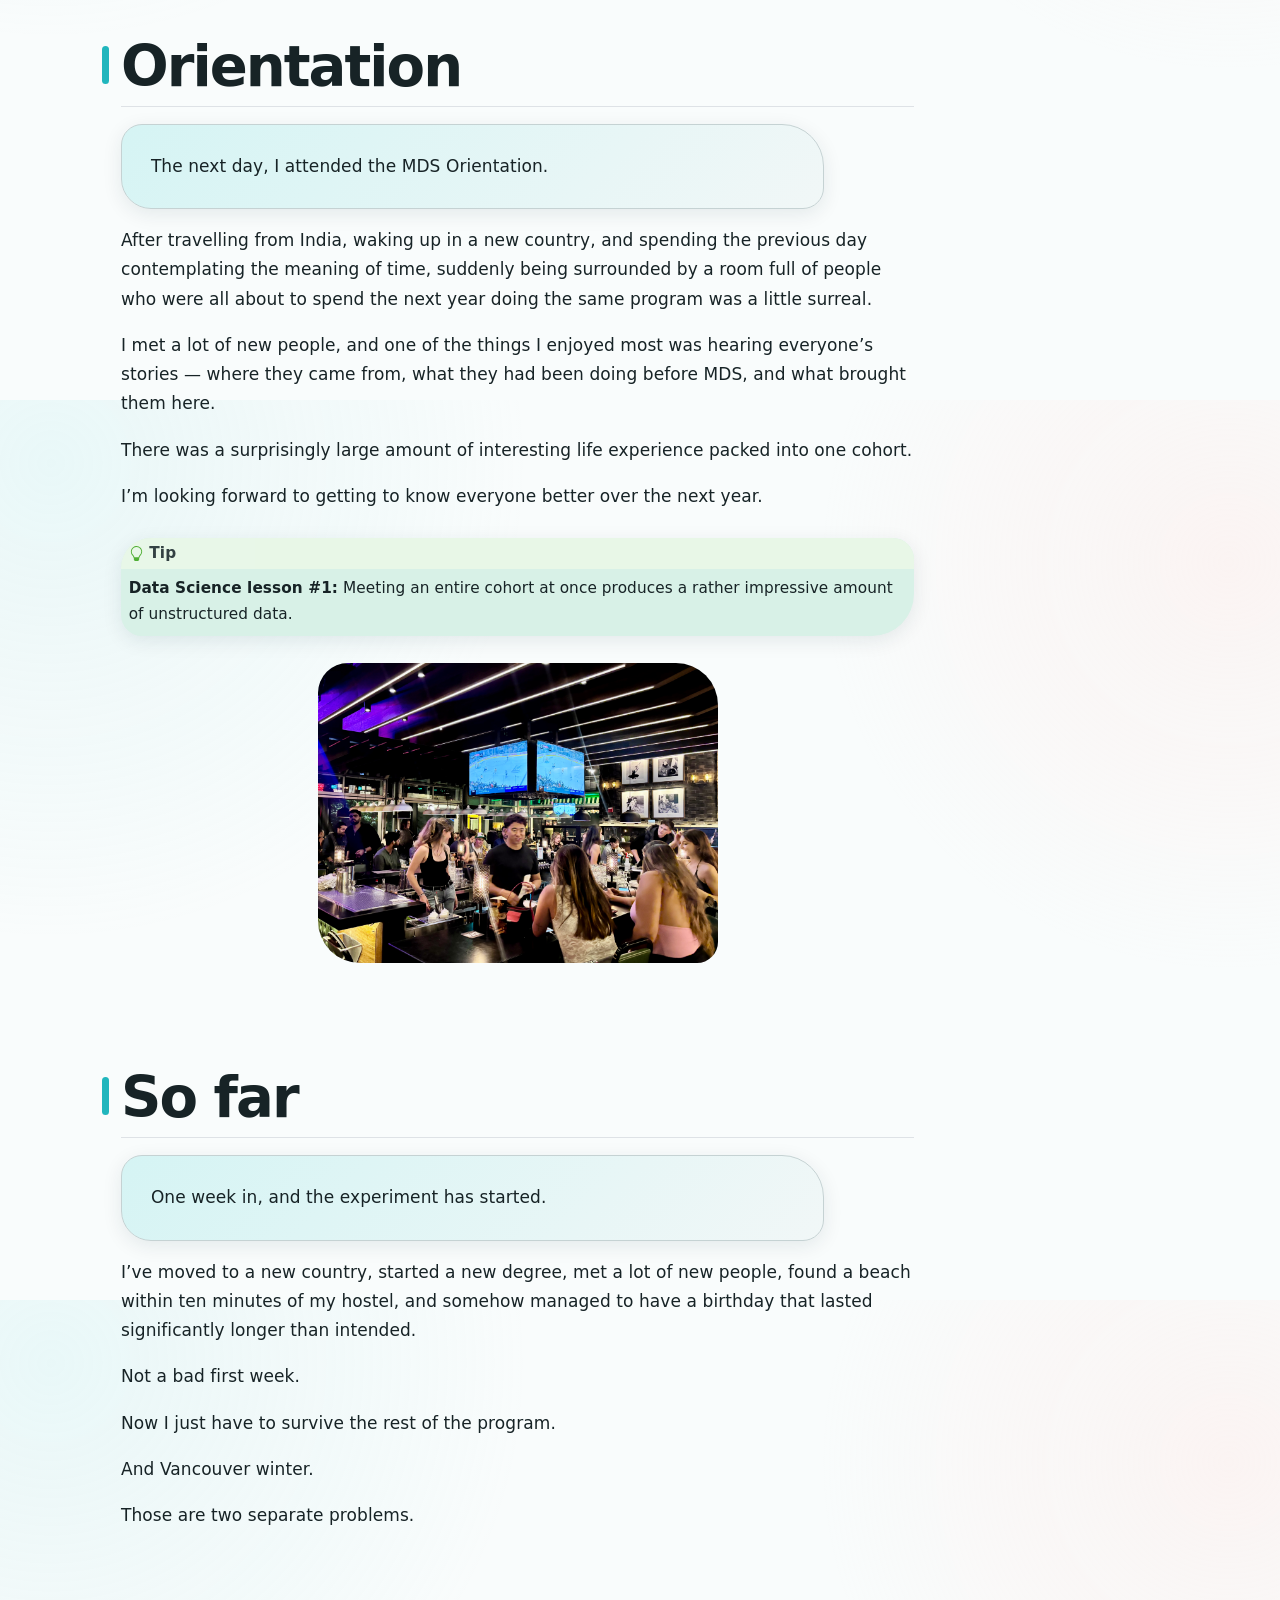
==== commit b908cca6: "feature: updated css with M3E design language" ====
--- a/docs/posts/first-weeks/index.html
+++ b/docs/posts/first-weeks/index.html
@@ -77,7 +77,7 @@
 }</script>
 
 
-<link rel="stylesheet" href="../../styles.css">
+<link rel="stylesheet" href="../../m3e.css">
 </head>
 
 <body class="nav-fixed quarto-light">
--- a/docs/m3e.css
+++ b/docs/m3e.css
@@ -0,0 +1,972 @@
+/*
+ * m3e.css
+ * Material 3 Expressive-inspired theme for:
+ *   Quarto + Cosmo + brand
+ *
+ * Design direction: Ocean / editorial / playful / personal.
+ */
+
+:root {
+  /* ----------------------------- */
+  /* Ocean expressive color system */
+  /* ----------------------------- */
+
+  --ocean-950: #062a36;
+  --ocean-900: #073b4c;
+  --ocean-800: #07566b;
+  --ocean-700: #087f8c;
+  --ocean-600: #0a9ba5;
+  --ocean-500: #21b6bd;
+  --ocean-200: #a9e5e7;
+  --ocean-100: #d5f4f4;
+  --ocean-50: #edfafa;
+
+  --coral-700: #b83f38;
+  --coral-600: #d9574f;
+  --coral-300: #ffaaa2;
+  --coral-100: #ffe0dc;
+
+  --sun-500: #e9a72c;
+  --sun-100: #fff0c2;
+
+  --mint-600: #3e8d70;
+  --mint-500: #55a889;
+  --mint-100: #d8f1e7;
+
+  /* Semantic roles */
+  --m3-primary: var(--ocean-800);
+  --m3-on-primary: #fff;
+  --m3-primary-container: var(--ocean-100);
+  --m3-on-primary-container: var(--ocean-950);
+
+  --m3-secondary: #536b70;
+  --m3-secondary-container: #dbe9ea;
+  --m3-on-secondary-container: #182d31;
+
+  --m3-tertiary: var(--coral-600);
+  --m3-tertiary-container: var(--coral-100);
+  --m3-on-tertiary-container: #4d1512;
+
+  --m3-surface: #f9fcfc;
+  --m3-surface-low: #f1f7f7;
+  --m3-surface-container: #eaf3f3;
+  --m3-surface-high: #e1eded;
+  --m3-surface-highest: #d8e6e7;
+
+  --m3-on-surface: #172326;
+  --m3-on-surface-variant: #46565a;
+  --m3-outline: #718285;
+  --m3-outline-variant: #c5d2d3;
+
+  /* ----------------------------- */
+  /* Expressive typography */
+  /* ----------------------------- */
+
+  --font-display:
+    "Google Sans Flex", "Google Sans", "Inter",
+    system-ui, -apple-system, BlinkMacSystemFont, "Segoe UI", sans-serif;
+
+  --font-body:
+    "Inter", "Google Sans", system-ui, -apple-system,
+    BlinkMacSystemFont, "Segoe UI", sans-serif;
+
+  --font-mono:
+    "Roboto Mono", "SFMono-Regular", Consolas, monospace;
+
+  /* ----------------------------- */
+  /* Expressive shapes + motion */
+  /* ----------------------------- */
+
+  --shape-xs: 7px;
+  --shape-sm: 13px;
+  --shape-md: 21px;
+  --shape-lg: 30px;
+  --shape-xl: 42px;
+  --shape-pill: 999px;
+
+  --ease-expressive: cubic-bezier(.2, .9, .2, 1);
+  --motion-fast: 180ms;
+  --motion-medium: 320ms;
+
+  --shadow-soft: 0 5px 20px rgba(6, 42, 54, .09);
+  --shadow-lifted: 0 14px 38px rgba(6, 42, 54, .14);
+}
+
+/* ============================= */
+/* Dark mode                     */
+/* ============================= */
+
+[data-bs-theme="dark"],
+.quarto-dark {
+  --m3-primary: #72d9df;
+  --m3-on-primary: #00363d;
+  --m3-primary-container: #07566b;
+  --m3-on-primary-container: #d5f4f4;
+
+  --m3-secondary: #b9ccce;
+  --m3-secondary-container: #3a4e51;
+  --m3-on-secondary-container: #dbe9ea;
+
+  --m3-tertiary: #ffaaa2;
+  --m3-tertiary-container: #7c2923;
+  --m3-on-tertiary-container: #ffe0dc;
+
+  --m3-surface: #081619;
+  --m3-surface-low: #0e1e21;
+  --m3-surface-container: #132528;
+  --m3-surface-high: #1c3033;
+  --m3-surface-highest: #263a3d;
+
+  --m3-on-surface: #e0e9ea;
+  --m3-on-surface-variant: #bdc9ca;
+  --m3-outline: #899597;
+  --m3-outline-variant: #3e5053;
+
+  --shadow-soft: 0 5px 22px rgba(0, 0, 0, .28);
+  --shadow-lifted: 0 16px 42px rgba(0, 0, 0, .42);
+}
+
+/* ============================= */
+/* Base                          */
+/* ============================= */
+
+html {
+  scroll-behavior: smooth;
+}
+
+body {
+  overflow-x: hidden;
+  background:
+    radial-gradient(
+      circle at 4% 7%,
+      color-mix(in srgb, var(--ocean-200) 20%, transparent),
+      transparent 28rem
+    ),
+    radial-gradient(
+      circle at 96% 18%,
+      color-mix(in srgb, var(--coral-100) 30%, transparent),
+      transparent 24rem
+    ),
+    var(--m3-surface);
+
+  color: var(--m3-on-surface);
+  font-family: var(--font-body);
+  font-size: 17px;
+  font-weight: 430;
+  line-height: 1.72;
+  letter-spacing: .005em;
+  -webkit-font-smoothing: antialiased;
+}
+
+::selection {
+  background: var(--ocean-200);
+  color: var(--ocean-950);
+}
+
+#quarto-content {
+  max-width: 1180px;
+}
+
+main.content {
+  max-width: 900px;
+}
+
+/* ============================= */
+/* Typography                    */
+/* ============================= */
+
+h1,
+h2,
+h3,
+h4,
+h5,
+h6 {
+  font-family: var(--font-display);
+  color: var(--m3-on-surface);
+  line-height: 1.08;
+  letter-spacing: -.035em;
+}
+
+h1 {
+  max-width: 15ch;
+  margin-bottom: 1.4rem;
+  font-size: clamp(3.2rem, 8vw, 6.4rem);
+  font-weight: 780;
+  letter-spacing: -.065em;
+  line-height: .94;
+}
+
+h1::after {
+  content: "";
+  display: block;
+  width: 72px;
+  height: 10px;
+  margin-top: 1.1rem;
+  border-radius: 4px 999px 999px 4px;
+  background: linear-gradient(
+    90deg,
+    var(--ocean-700),
+    var(--ocean-500)
+  );
+  transform: rotate(-2deg);
+}
+
+h2 {
+  margin-top: 3.5rem;
+  font-size: clamp(2rem, 4.5vw, 3.3rem);
+  font-weight: 720;
+}
+
+h3 {
+  margin-top: 2.5rem;
+  font-size: clamp(1.45rem, 2.5vw, 2rem);
+  font-weight: 680;
+}
+
+h4 {
+  font-size: 1.25rem;
+  font-weight: 700;
+}
+
+strong,
+b {
+  font-weight: 720;
+}
+
+p.lead,
+.quarto-title-block + p {
+  max-width: 70ch;
+  font-size: 1.16em;
+  line-height: 1.62;
+}
+
+/* ============================= */
+/* Links                         */
+/* ============================= */
+
+a {
+  color: var(--m3-primary);
+  font-weight: 540;
+  text-decoration-thickness: 1.5px;
+  text-underline-offset: 3px;
+  transition:
+    color var(--motion-fast) var(--ease-expressive),
+    text-decoration-thickness var(--motion-fast) var(--ease-expressive);
+}
+
+a:hover {
+  color: var(--ocean-950);
+  text-decoration-thickness: 3px;
+}
+
+[data-bs-theme="dark"] a,
+.quarto-dark a {
+  color: var(--ocean-200);
+}
+
+[data-bs-theme="dark"] a:hover,
+.quarto-dark a:hover {
+  color: #fff;
+}
+
+/* ============================= */
+/* Navbar                        */
+/* ============================= */
+
+.navbar {
+  min-height: 76px;
+  padding: .55rem 1rem;
+
+  background: color-mix(
+    in srgb,
+    var(--m3-surface) 88%,
+    transparent
+  ) !important;
+
+  border-bottom: 1px solid
+    color-mix(in srgb, var(--m3-outline-variant) 70%, transparent);
+
+  box-shadow: 0 4px 18px rgba(6, 42, 54, .06);
+  backdrop-filter: blur(20px);
+}
+
+.navbar-brand {
+  font-family: var(--font-display);
+  font-size: 1.2rem;
+  font-weight: 780;
+  letter-spacing: -.035em;
+}
+
+.navbar .nav-link {
+  margin: 3px;
+  padding: .55rem .9rem !important;
+  border-radius: var(--shape-pill);
+
+  color: var(--m3-on-surface-variant) !important;
+  font-size: .94rem;
+  font-weight: 620;
+
+  transition:
+    transform var(--motion-fast) var(--ease-expressive),
+    background var(--motion-fast) var(--ease-expressive),
+    color var(--motion-fast) var(--ease-expressive);
+}
+
+.navbar .nav-link:hover {
+  background: var(--m3-surface-high);
+  color: var(--m3-on-surface) !important;
+  transform: translateY(-1px);
+}
+
+.navbar .nav-link.active {
+  background: var(--m3-primary-container);
+  color: var(--m3-on-primary-container) !important;
+  font-weight: 720;
+}
+
+/* ============================= */
+/* Sidebar / TOC                 */
+/* ============================= */
+
+.sidebar {
+  background: color-mix(
+    in srgb,
+    var(--m3-surface-low) 90%,
+    transparent
+  );
+  border-right: 0;
+}
+
+.sidebar .sidebar-item {
+  margin: 3px 8px;
+  border-radius: var(--shape-pill);
+}
+
+.sidebar .sidebar-link {
+  padding: .58rem .9rem;
+  border-radius: var(--shape-pill);
+  color: var(--m3-on-surface-variant);
+  font-weight: 540;
+}
+
+.sidebar .sidebar-link:hover {
+  background: var(--m3-surface-high);
+  color: var(--m3-on-surface);
+}
+
+.sidebar .sidebar-link.active {
+  background: var(--m3-primary-container);
+  color: var(--m3-on-primary-container);
+  font-weight: 720;
+}
+
+#TOC {
+  border-left: 0;
+}
+
+#TOC a {
+  color: var(--m3-on-surface-variant);
+}
+
+#TOC a:hover,
+#TOC .active {
+  color: var(--m3-primary);
+  font-weight: 650;
+}
+
+/* ============================= */
+/* Homepage                      */
+/* ============================= */
+
+/* Profile image becomes the visual signature of the site. */
+main.content > p:first-of-type img,
+main.content > .quarto-figure:first-of-type img {
+  display: block;
+  width: 250px;
+  height: 250px;
+  object-fit: cover;
+  margin: 1rem auto 2.4rem;
+
+  border: 8px solid var(--m3-surface);
+  border-radius:
+    42% 58% 54% 46% /
+    55% 43% 57% 45%;
+
+  box-shadow:
+    0 0 0 2px var(--ocean-200),
+    0 16px 35px rgba(6, 42, 54, .15);
+
+  transform: rotate(-2deg);
+
+  transition:
+    transform var(--motion-medium) var(--ease-expressive),
+    border-radius var(--motion-medium) var(--ease-expressive);
+}
+
+main.content > p:first-of-type img:hover,
+main.content > .quarto-figure:first-of-type img:hover {
+  transform: rotate(2deg) scale(1.025);
+  border-radius:
+    55% 45% 42% 58% /
+    45% 57% 43% 55%;
+}
+
+/* Homepage greeting */
+main.content > h1:first-of-type {
+  margin-inline: auto;
+  text-align: center;
+}
+
+main.content > h1:first-of-type::after {
+  margin-inline: auto;
+}
+
+main.content > h1:first-of-type + p {
+  max-width: 680px;
+  margin-inline: auto;
+  text-align: center;
+  font-size: 1.18rem;
+  line-height: 1.65;
+}
+
+/* ============================= */
+/* Homepage status section       */
+/* ============================= */
+
+main.content h2 {
+  position: relative;
+}
+
+main.content h2::before {
+  content: "";
+  position: absolute;
+  left: -1.1rem;
+  top: .72rem;
+
+  width: 7px;
+  height: 2.25rem;
+
+  border-radius: 999px;
+  background: var(--ocean-500);
+}
+
+main.content h2:nth-of-type(2)::before {
+  background: var(--coral-600);
+  transform: rotate(4deg);
+}
+
+main.content h2:nth-of-type(3)::before {
+  background: var(--sun-500);
+  transform: rotate(-4deg);
+}
+
+/* Current-status list */
+main.content h2 + p + ul {
+  padding: 1.25rem 1.5rem 1.25rem 2.7rem;
+
+  border: 1px solid var(--m3-outline-variant);
+  border-radius:
+    var(--shape-lg)
+    var(--shape-md)
+    var(--shape-xl)
+    var(--shape-md);
+
+  background: var(--m3-surface-low);
+  box-shadow: var(--shadow-soft);
+}
+
+main.content h2 + p + ul li {
+  padding: .22rem 0;
+}
+
+/* ============================= */
+/* About page chapters           */
+/* ============================= */
+
+main.content h3 {
+  display: flex;
+  align-items: baseline;
+  gap: .65rem;
+}
+
+main.content h3::before {
+  content: "";
+  flex: 0 0 18px;
+  height: 7px;
+
+  border-radius: 999px;
+  background: var(--ocean-500);
+
+  transform: rotate(-4deg);
+}
+
+main.content h3:nth-of-type(3n)::before {
+  width: 25px;
+  background: var(--coral-600);
+  transform: rotate(3deg);
+}
+
+main.content h3:nth-of-type(3n + 2)::before {
+  width: 14px;
+  background: var(--sun-500);
+  transform: rotate(-7deg);
+}
+
+/* Personal sections feel more like chapters than documentation. */
+main.content h2:nth-of-type(2) {
+  margin-top: 4.8rem;
+}
+
+/* Closing note */
+main.content h2:last-of-type {
+  margin-top: 5rem;
+}
+
+main.content h2:last-of-type + p {
+  max-width: 65ch;
+  padding: 1.6rem 1.7rem;
+
+  border: 1px solid var(--m3-outline-variant);
+  border-radius:
+    var(--shape-md)
+    var(--shape-xl)
+    var(--shape-md)
+    var(--shape-lg);
+
+  background:
+    linear-gradient(
+      135deg,
+      var(--m3-primary-container),
+      var(--m3-surface-low)
+    );
+
+  box-shadow: var(--shadow-soft);
+}
+
+/* ============================= */
+/* Cards                         */
+/* ============================= */
+
+.card {
+  overflow: hidden;
+
+  border: 1px solid var(--m3-outline-variant);
+
+  border-radius:
+    var(--shape-lg)
+    var(--shape-xl)
+    var(--shape-lg)
+    var(--shape-md);
+
+  background: var(--m3-surface-low);
+  box-shadow: var(--shadow-soft);
+
+  transition:
+    transform var(--motion-medium) var(--ease-expressive),
+    box-shadow var(--motion-medium) var(--ease-expressive),
+    border-radius var(--motion-medium) var(--ease-expressive);
+}
+
+.card:nth-of-type(3n + 2) {
+  border-radius:
+    var(--shape-xl)
+    var(--shape-md)
+    var(--shape-xl)
+    var(--shape-lg);
+}
+
+.card:nth-of-type(3n) {
+  border-radius:
+    var(--shape-md)
+    var(--shape-lg)
+    var(--shape-xl)
+    var(--shape-lg);
+}
+
+.card:hover {
+  transform: translateY(-6px) rotate(-.25deg);
+  box-shadow: var(--shadow-lifted);
+  border-radius: var(--shape-xl);
+}
+
+.card-header {
+  border-bottom: 1px solid var(--m3-outline-variant);
+  background: var(--m3-surface-container);
+  font-family: var(--font-display);
+  font-weight: 720;
+}
+
+/* ============================= */
+/* Callouts                      */
+/* ============================= */
+
+.callout {
+  margin-block: 1.6rem;
+  border: 0 !important;
+  border-radius:
+    var(--shape-lg)
+    var(--shape-md)
+    var(--shape-xl)
+    var(--shape-md) !important;
+
+  box-shadow: var(--shadow-soft);
+  overflow: hidden;
+}
+
+.callout .callout-header {
+  font-family: var(--font-display);
+  font-weight: 740;
+}
+
+.callout-note {
+  background: var(--m3-primary-container);
+  color: var(--m3-on-primary-container);
+}
+
+.callout-tip {
+  background: var(--mint-100);
+}
+
+.callout-warning {
+  background: var(--sun-100);
+}
+
+.callout-important,
+.callout-caution {
+  background: var(--m3-tertiary-container);
+  color: var(--m3-on-tertiary-container);
+}
+
+/* ============================= */
+/* Code                          */
+/* ============================= */
+
+code {
+  padding: .18em .42em;
+
+  border: 1px solid var(--m3-outline-variant);
+  border-radius: var(--shape-xs);
+
+  background: var(--m3-surface-high);
+  color: var(--m3-on-surface);
+
+  font-family: var(--font-mono);
+  font-size: .88em;
+}
+
+pre {
+  margin-block: 1.5rem;
+  padding: 1.35rem 1.5rem !important;
+
+  border: 1px solid var(--m3-outline-variant);
+  border-radius:
+    var(--shape-lg)
+    var(--shape-md)
+    var(--shape-xl)
+    var(--shape-md) !important;
+
+  background: var(--m3-surface-low) !important;
+  box-shadow: var(--shadow-soft);
+}
+
+pre code {
+  padding: 0;
+  border: 0;
+  background: transparent;
+}
+
+/* ============================= */
+/* Tables                        */
+/* ============================= */
+
+.table {
+  overflow: hidden;
+
+  border: 1px solid var(--m3-outline-variant);
+  border-radius: var(--shape-lg);
+
+  color: var(--m3-on-surface);
+  box-shadow: var(--shadow-soft);
+}
+
+.table thead th {
+  background: var(--m3-primary-container);
+  color: var(--m3-on-primary-container);
+
+  border-bottom: 1px solid var(--m3-outline-variant);
+
+  font-family: var(--font-display);
+  font-weight: 720;
+}
+
+.table tbody tr {
+  transition:
+    background var(--motion-fast) var(--ease-expressive);
+}
+
+.table tbody tr:hover {
+  background: var(--m3-surface-low);
+}
+
+/* ============================= */
+/* Blockquotes                   */
+/* ============================= */
+
+blockquote {
+  margin: 2rem 0;
+  padding: 1.3rem 1.5rem 1.3rem 1.7rem;
+
+  border: 0;
+  border-left: 7px solid var(--ocean-600);
+
+  border-radius:
+    0
+    var(--shape-xl)
+    var(--shape-md)
+    0;
+
+  background: var(--m3-primary-container);
+  color: var(--m3-on-primary-container);
+
+  font-size: 1.08em;
+  font-weight: 500;
+}
+
+/* ============================= */
+/* Figures / images              */
+/* ============================= */
+
+img {
+  border-radius:
+    var(--shape-lg)
+    var(--shape-xl)
+    var(--shape-md)
+    var(--shape-xl);
+
+  transition:
+    transform var(--motion-medium) var(--ease-expressive),
+    border-radius var(--motion-medium) var(--ease-expressive);
+}
+
+.figure-caption {
+  margin-top: .7rem;
+  color: var(--m3-on-surface-variant);
+  font-size: .9rem;
+}
+
+/* ============================= */
+/* Forms / search                */
+/* ============================= */
+
+.form-control,
+.form-select {
+  min-height: 50px;
+
+  border: 1.5px solid var(--m3-outline);
+  border-radius: var(--shape-sm);
+
+  background: var(--m3-surface);
+  color: var(--m3-on-surface);
+
+  transition:
+    border-color var(--motion-fast) var(--ease-expressive),
+    box-shadow var(--motion-fast) var(--ease-expressive),
+    border-radius var(--motion-fast) var(--ease-expressive);
+}
+
+.form-control:hover,
+.form-select:hover {
+  border-color: var(--m3-primary);
+}
+
+.form-control:focus,
+.form-select:focus {
+  border-color: var(--m3-primary);
+  border-radius: var(--shape-md);
+  box-shadow:
+    0 0 0 4px
+    color-mix(in srgb, var(--m3-primary) 20%, transparent);
+}
+
+/* ============================= */
+/* Buttons                       */
+/* ============================= */
+
+.btn,
+button,
+input[type="submit"],
+input[type="button"] {
+  min-height: 44px;
+  border-radius: var(--shape-pill) !important;
+
+  font-family: var(--font-body);
+  font-weight: 700;
+
+  transition:
+    transform var(--motion-fast) var(--ease-expressive),
+    box-shadow var(--motion-fast) var(--ease-expressive);
+}
+
+.btn-primary {
+  padding-inline: 1.25rem;
+
+  background: var(--m3-primary) !important;
+  border-color: var(--m3-primary) !important;
+  color: var(--m3-on-primary) !important;
+
+  box-shadow: var(--shadow-soft);
+}
+
+.btn-primary:hover {
+  transform: translateY(-2px) scale(1.015);
+  box-shadow: var(--shadow-lifted);
+}
+
+.btn-secondary {
+  background: var(--m3-secondary-container) !important;
+  border-color: transparent !important;
+  color: var(--m3-on-secondary-container) !important;
+}
+
+/* ============================= */
+/* Quarto title areas            */
+/* ============================= */
+
+.quarto-title-block {
+  position: relative;
+  padding-block: clamp(2rem, 6vw, 5rem);
+}
+
+.quarto-title-meta {
+  color: var(--m3-on-surface-variant);
+  font-size: .92rem;
+  font-weight: 560;
+}
+
+.quarto-title-banner {
+  background:
+    radial-gradient(
+      circle at 85% 25%,
+      color-mix(in srgb, var(--coral-300) 65%, transparent),
+      transparent 11rem
+    ),
+    radial-gradient(
+      circle at 12% 80%,
+      color-mix(in srgb, var(--ocean-200) 85%, transparent),
+      transparent 18rem
+    ),
+    var(--m3-primary-container);
+
+  color: var(--m3-on-primary-container);
+  border-radius: 0 0 var(--shape-xl) var(--shape-xl);
+}
+
+/* ============================= */
+/* Footer                        */
+/* ============================= */
+
+.nav-footer {
+  margin-top: 5rem;
+  padding: 2.5rem 1rem;
+
+  border-top: 1px solid var(--m3-outline-variant);
+  background: var(--m3-surface-low);
+  color: var(--m3-on-surface-variant);
+}
+
+.nav-footer::before {
+  content: "";
+  display: block;
+
+  width: 64px;
+  height: 8px;
+  margin-bottom: 1.5rem;
+
+  border-radius: 999px;
+
+  background: linear-gradient(
+    90deg,
+    var(--ocean-600),
+    var(--coral-600)
+  );
+
+  transform: rotate(2deg);
+}
+
+/* ============================= */
+/* Accessibility                 */
+/* ============================= */
+
+:focus-visible {
+  outline: 3px solid var(--ocean-600);
+  outline-offset: 4px;
+}
+
+/* ============================= */
+/* Mobile                       */
+/* ============================= */
+
+@media (max-width: 767.98px) {
+  body {
+    font-size: 16px;
+  }
+
+  .navbar {
+    min-height: 64px;
+  }
+
+  #quarto-content {
+    padding-inline: 1rem;
+  }
+
+  h1 {
+    max-width: 12ch;
+    font-size: clamp(2.8rem, 15vw, 4.2rem);
+  }
+
+  h2 {
+    margin-top: 2.7rem;
+  }
+
+  main.content h2::before {
+    left: -.65rem;
+  }
+
+  main.content > p:first-of-type img,
+  main.content > .quarto-figure:first-of-type img {
+    width: 190px;
+    height: 190px;
+  }
+
+  main.content > h1:first-of-type + p {
+    font-size: 1.06rem;
+  }
+
+  .card,
+  .callout,
+  pre {
+    border-radius: var(--shape-lg) !important;
+  }
+
+  .quarto-title-block {
+    padding-block: 2rem 3rem;
+  }
+}
+
+/* ============================= */
+/* Reduced motion                */
+/* ============================= */
+
+@media (prefers-reduced-motion: reduce) {
+  html {
+    scroll-behavior: auto;
+  }
+
+  *,
+  *::before,
+  *::after {
+    transition-duration: .01ms !important;
+    animation-duration: .01ms !important;
+    animation-iteration-count: 1 !important;
+  }
+}
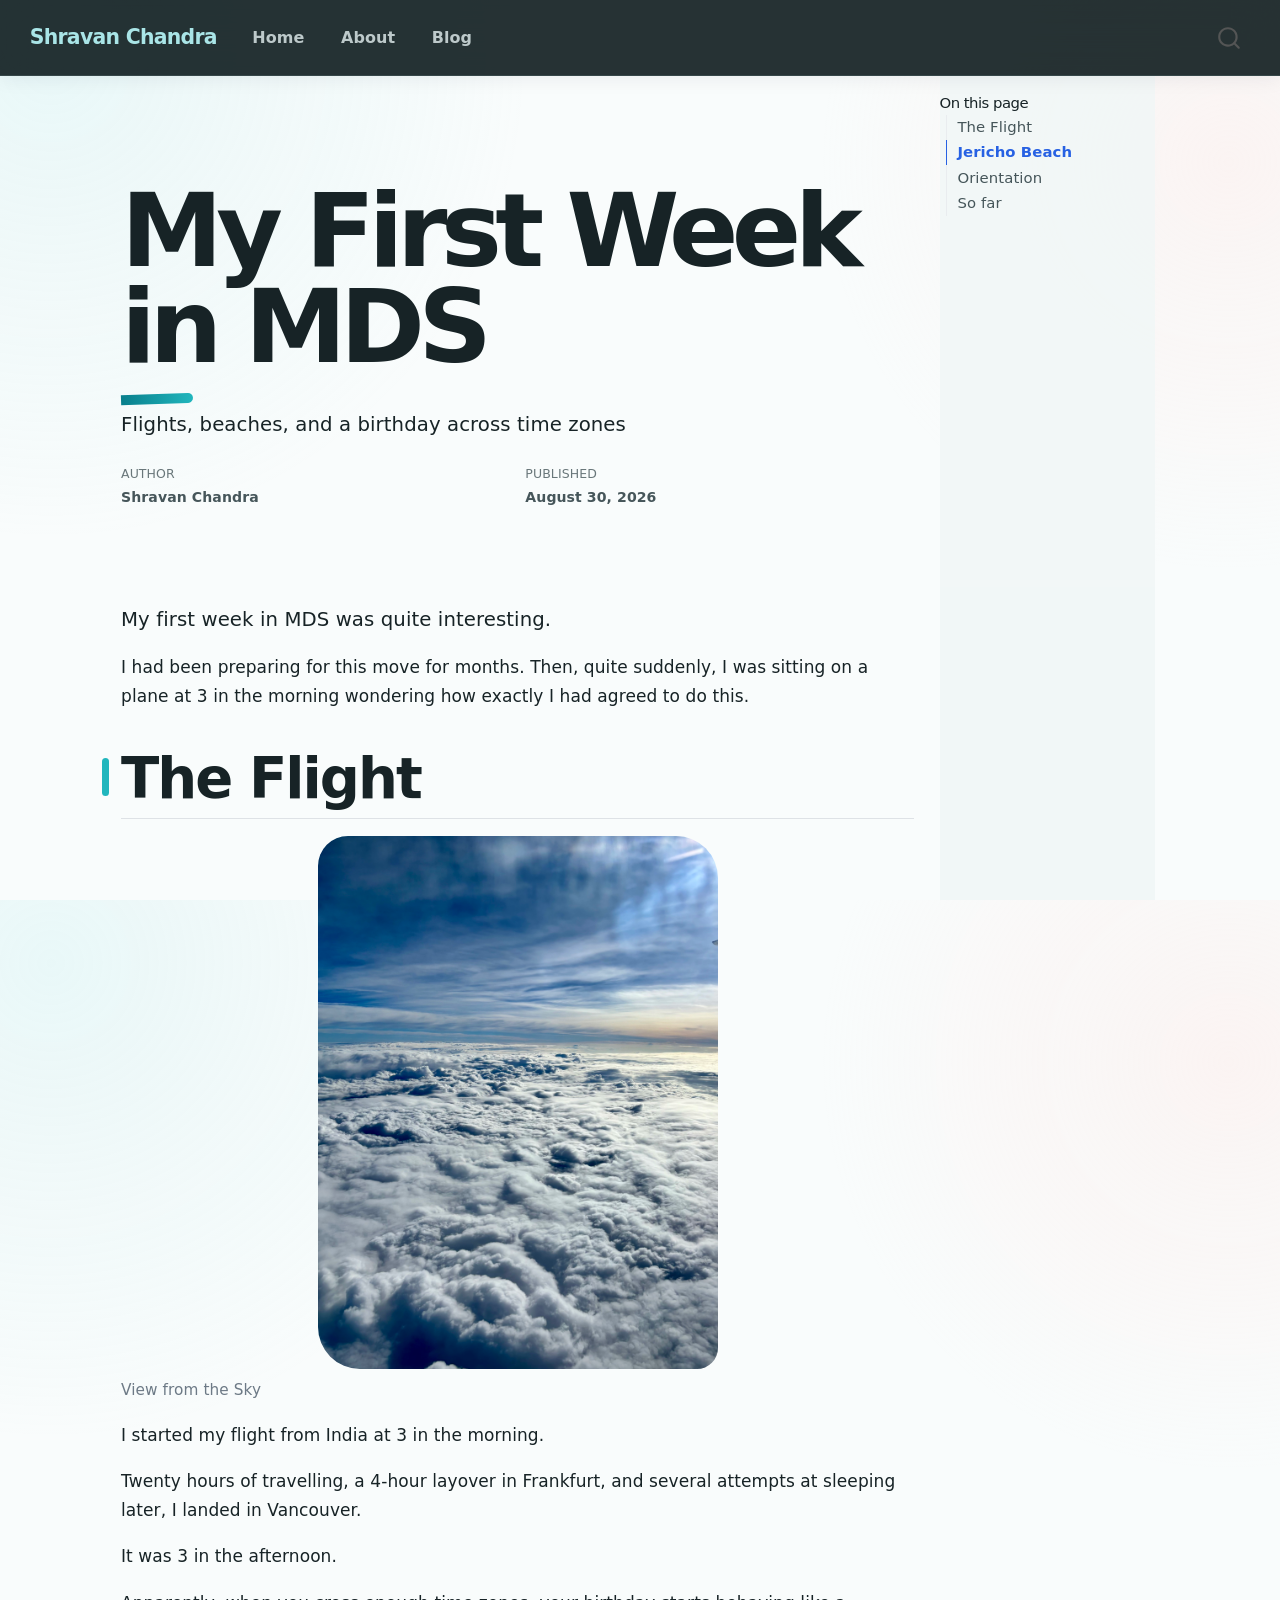
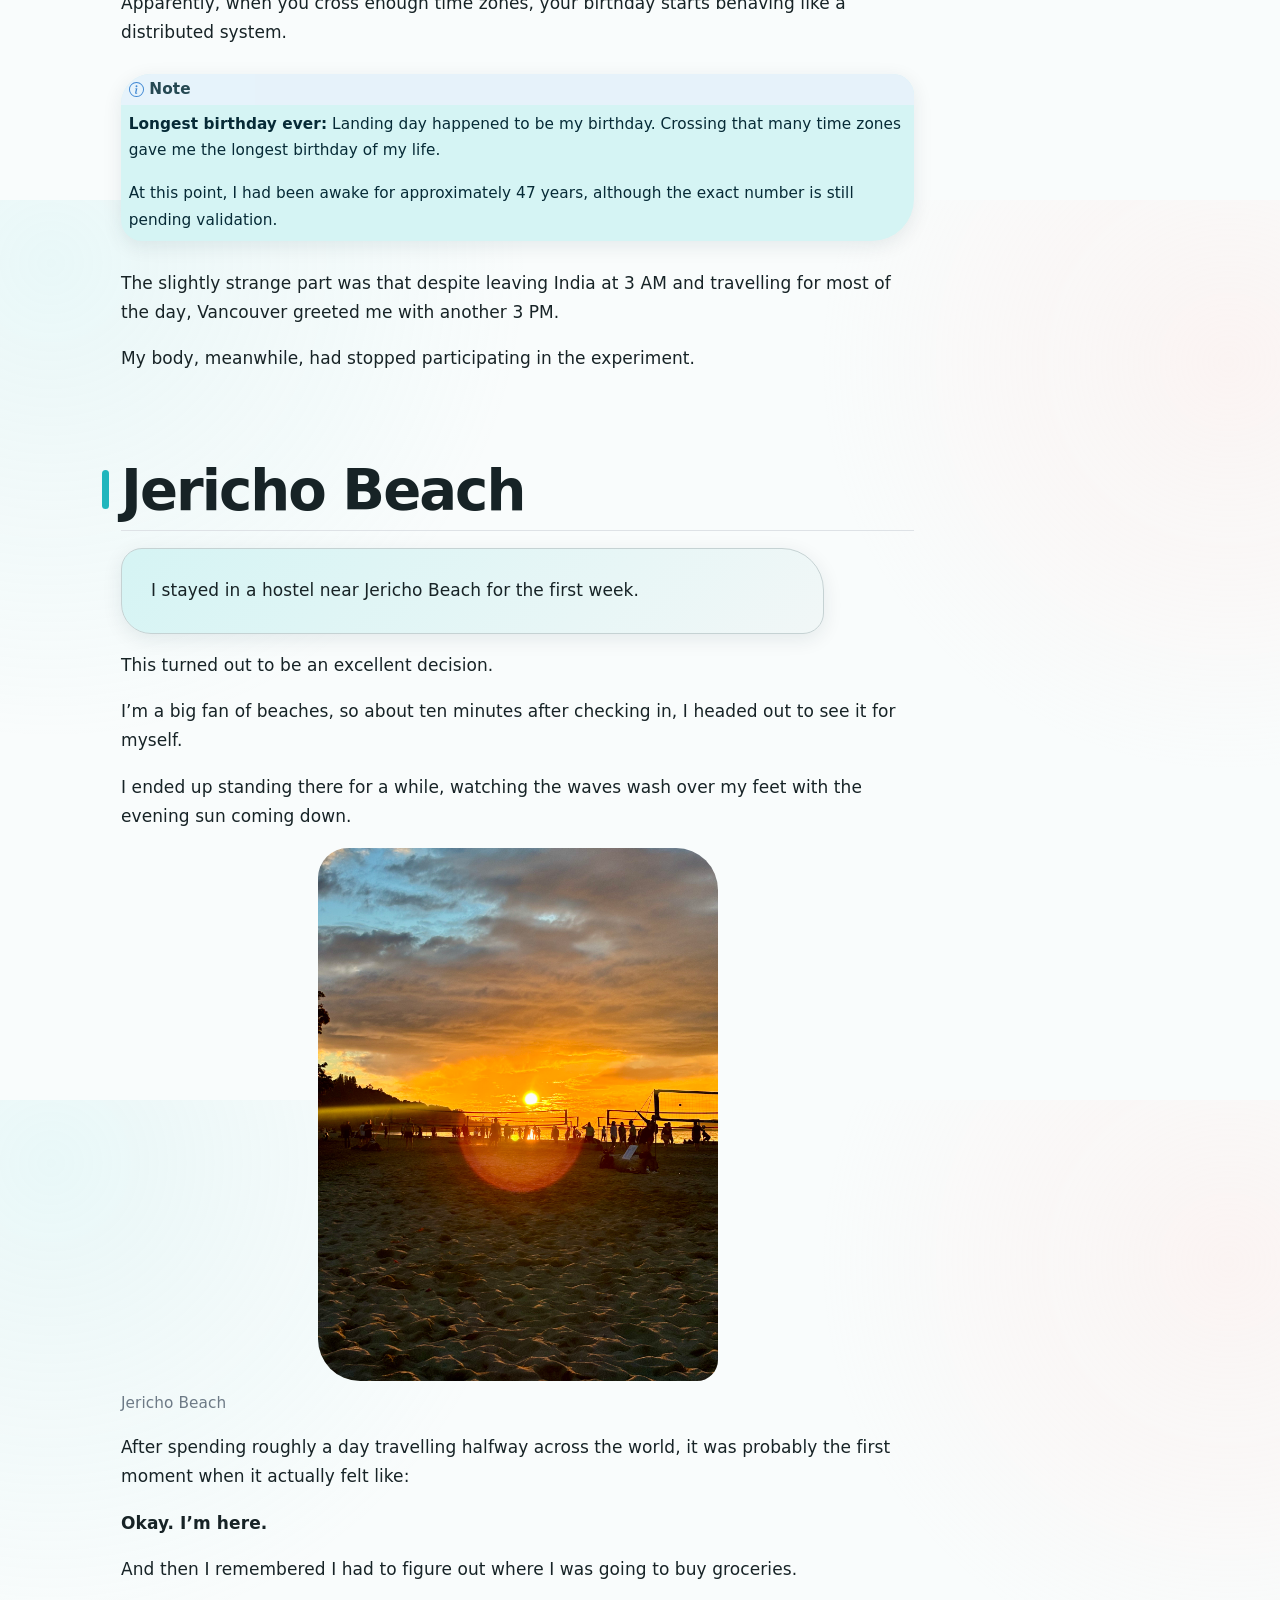
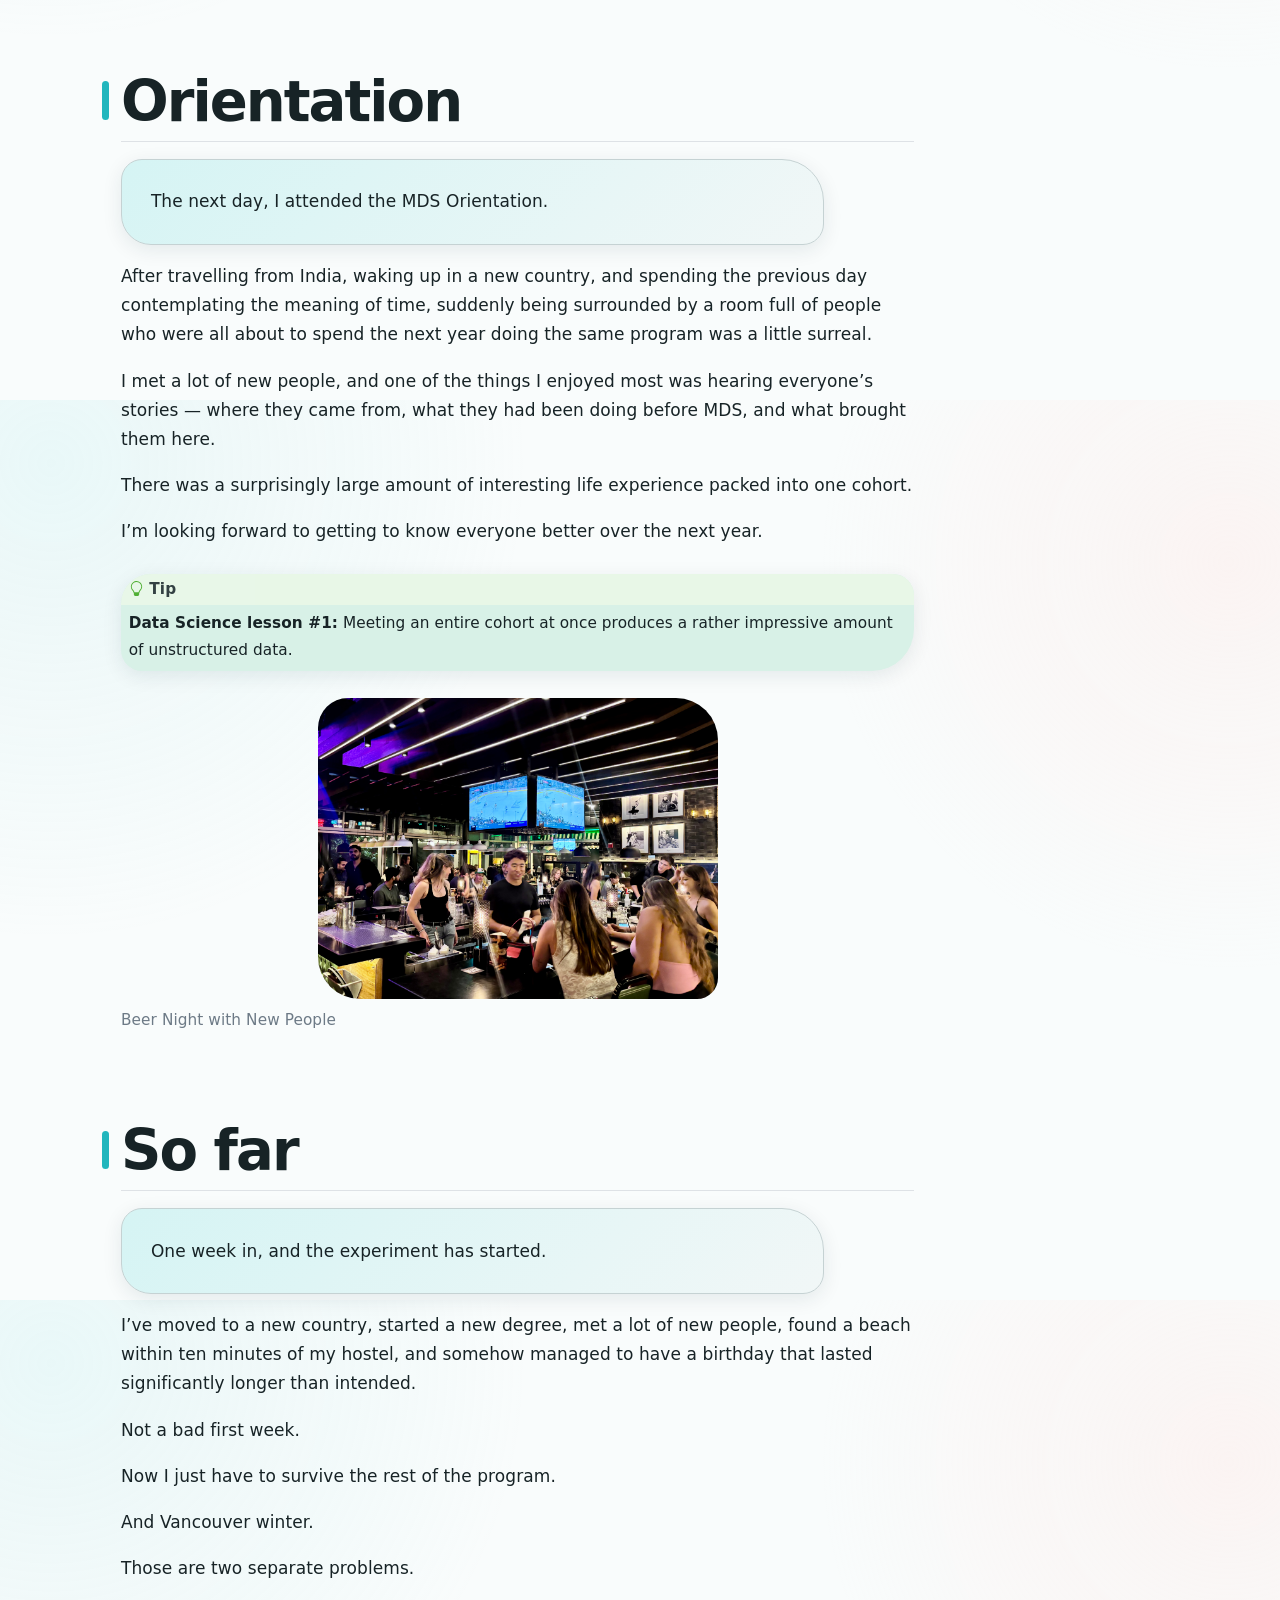
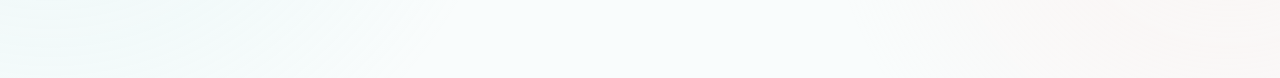
==== commit a4330b82: "feature: add image description and readme" ====
--- a/docs/posts/first-weeks/index.html
+++ b/docs/posts/first-weeks/index.html
@@ -173,7 +173,8 @@
 <h2 class="anchored" data-anchor-id="the-flight">The Flight</h2>
 <div class="quarto-figure quarto-figure-center">
 <figure class="figure">
-<p><img src="media/flight.jpeg" class="img-fluid quarto-figure quarto-figure-center figure-img" width="400"></p>
+<p><img src="media/flight.jpeg" class="img-fluid figure-img" width="400"></p>
+<figcaption>View from the Sky</figcaption>
 </figure>
 </div>
 <p>I started my flight from India at 3 in the morning.</p>
@@ -205,7 +206,8 @@
 <p>I ended up standing there for a while, watching the waves wash over my feet with the evening sun coming down.</p>
 <div class="quarto-figure quarto-figure-center">
 <figure class="figure">
-<p><img src="media/beach.jpeg" class="img-fluid quarto-figure quarto-figure-center figure-img" width="400"></p>
+<p><img src="media/beach.jpeg" class="img-fluid figure-img" width="400"></p>
+<figcaption>Jericho Beach</figcaption>
 </figure>
 </div>
 <p>After spending roughly a day travelling halfway across the world, it was probably the first moment when it actually felt like:</p>
@@ -234,7 +236,8 @@
 </div>
 <div class="quarto-figure quarto-figure-center">
 <figure class="figure">
-<p><img src="media/orientation.jpeg" class="img-fluid quarto-figure quarto-figure-center figure-img" width="400"></p>
+<p><img src="media/orientation.jpeg" class="img-fluid figure-img" width="400"></p>
+<figcaption>Beer Night with New People</figcaption>
 </figure>
 </div>
 </section>
